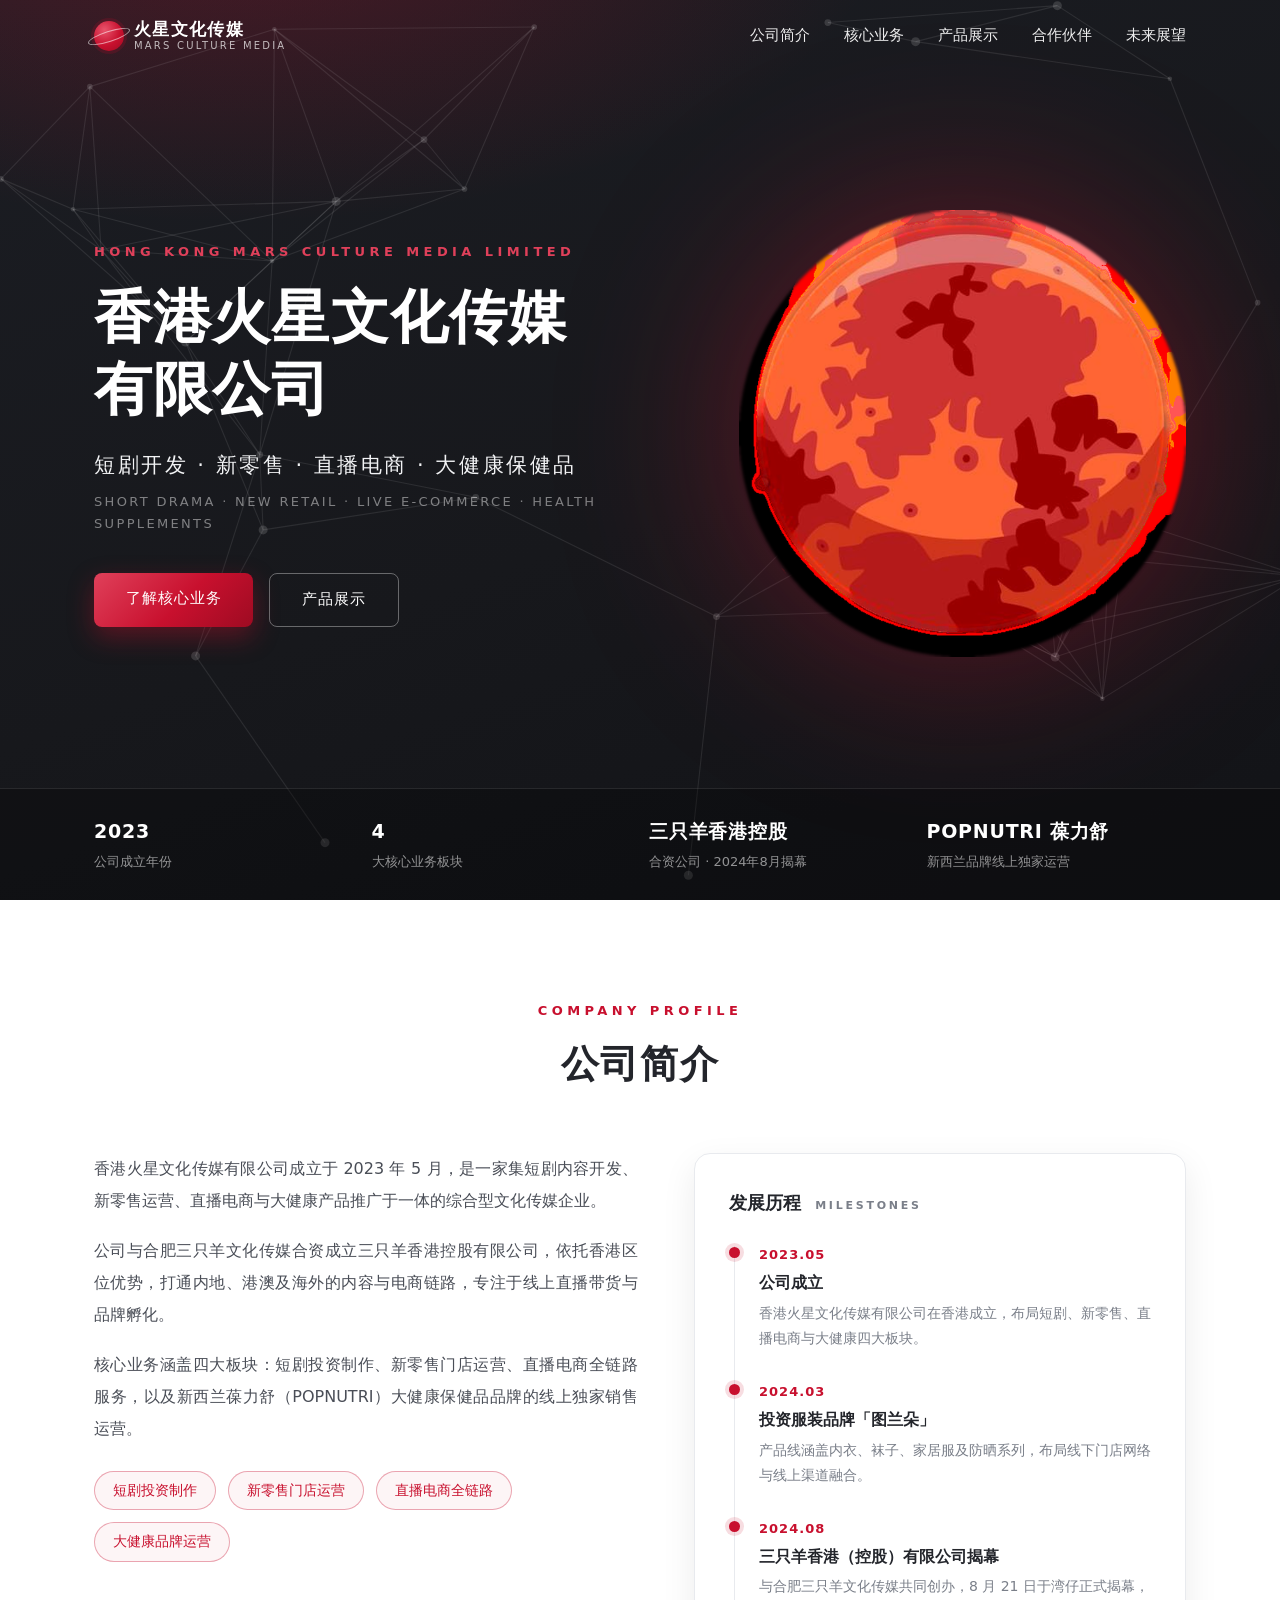
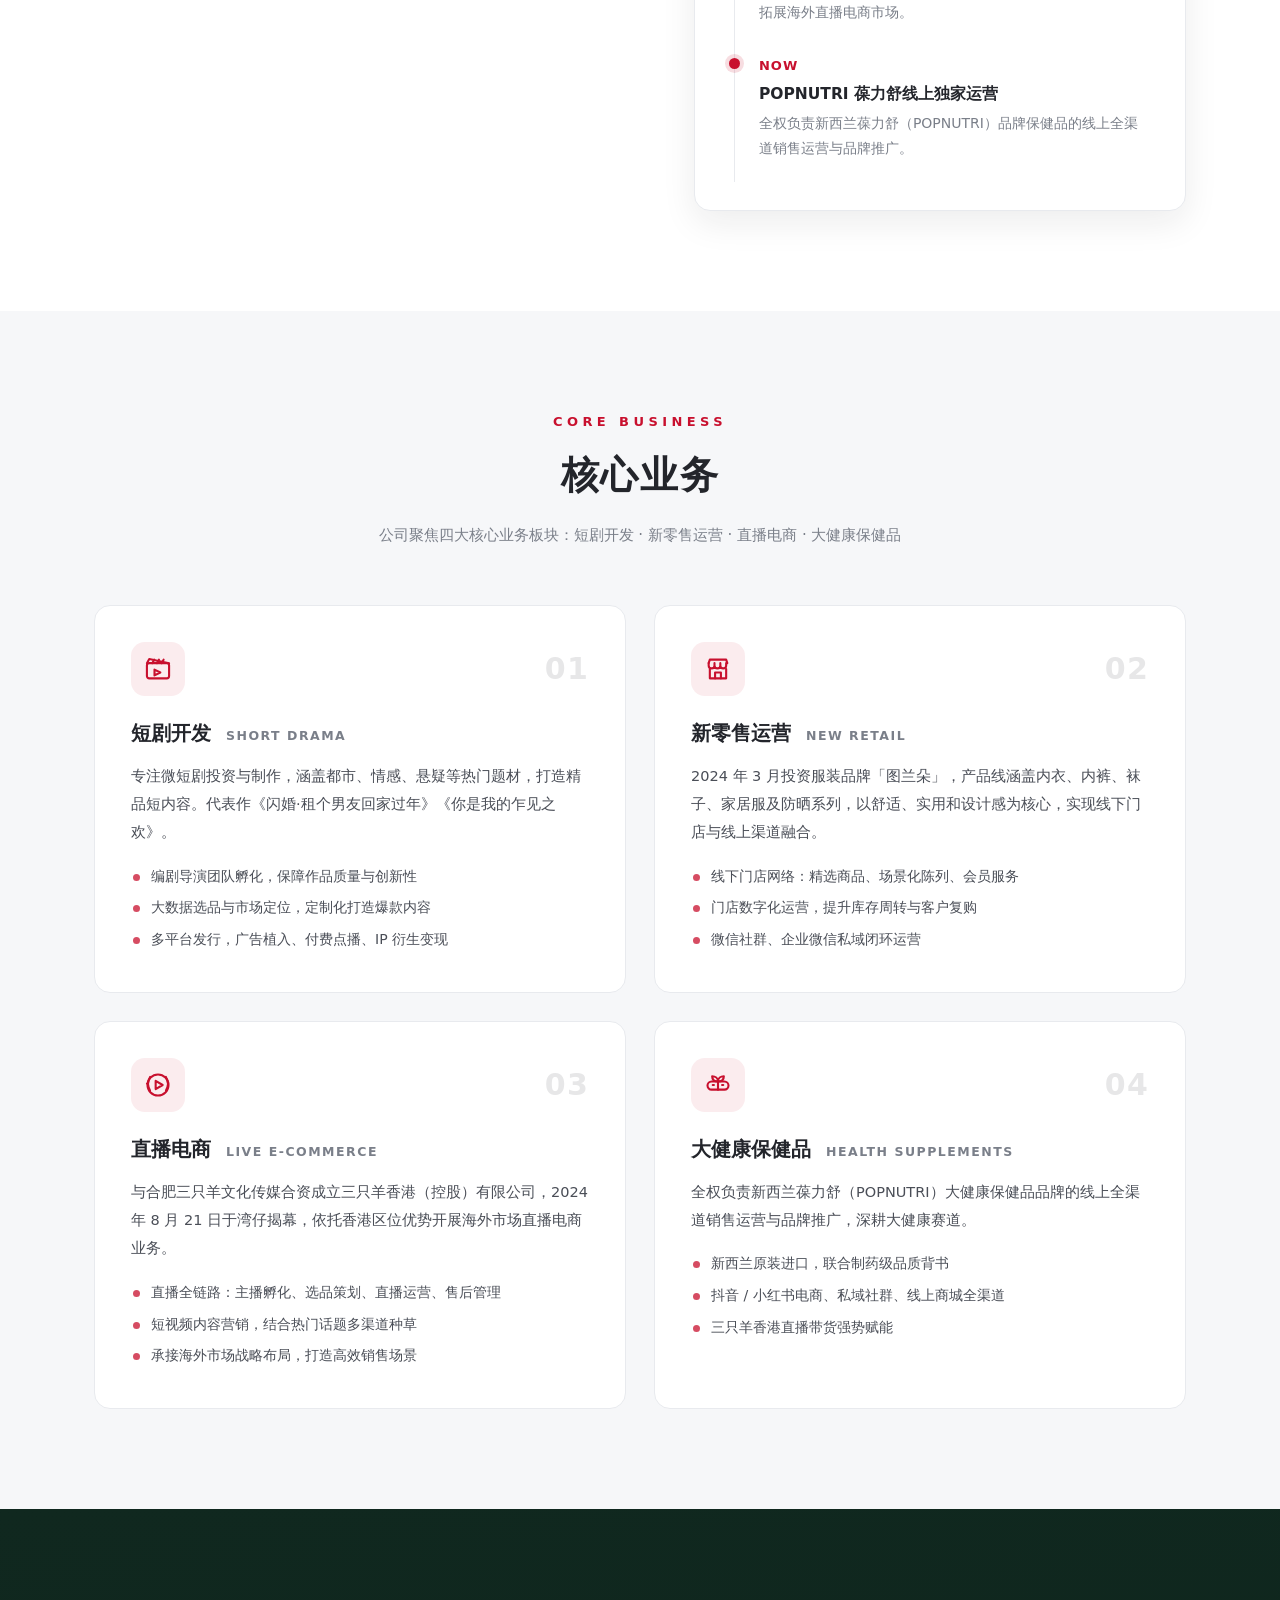
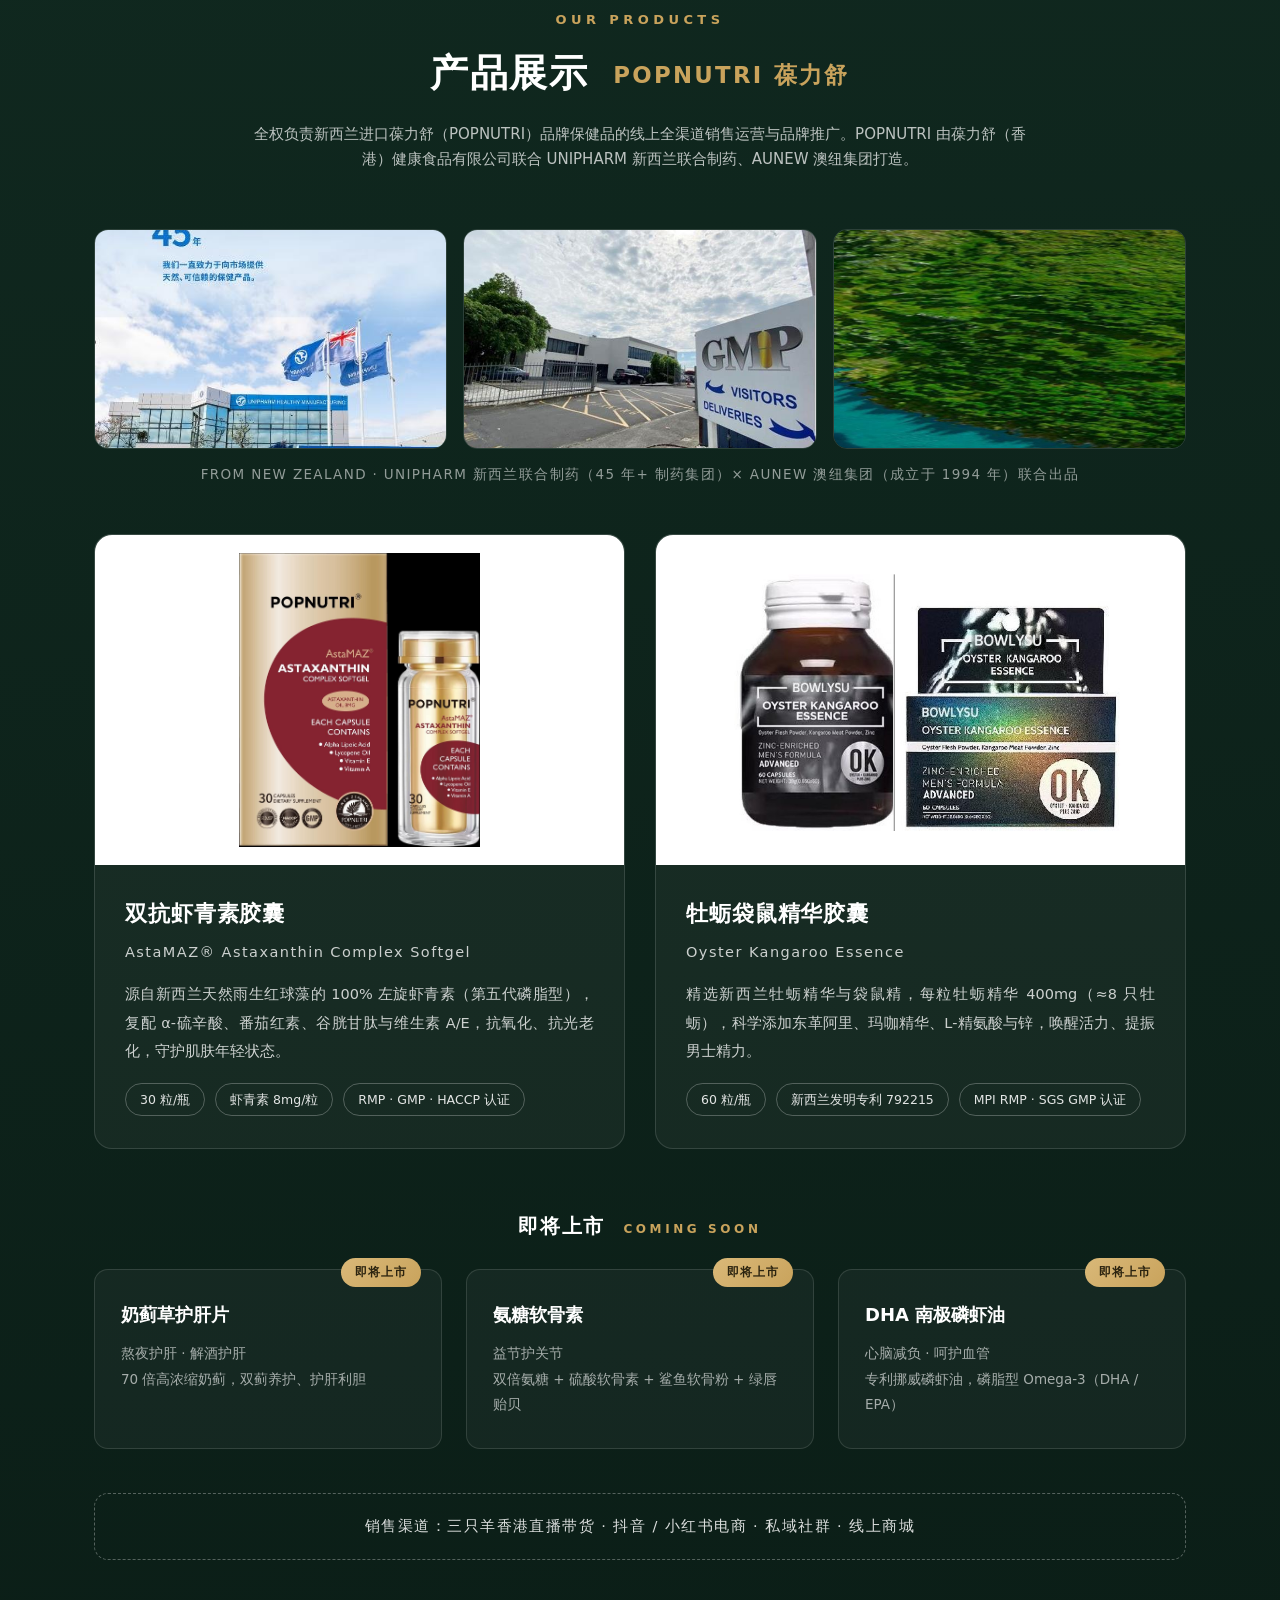
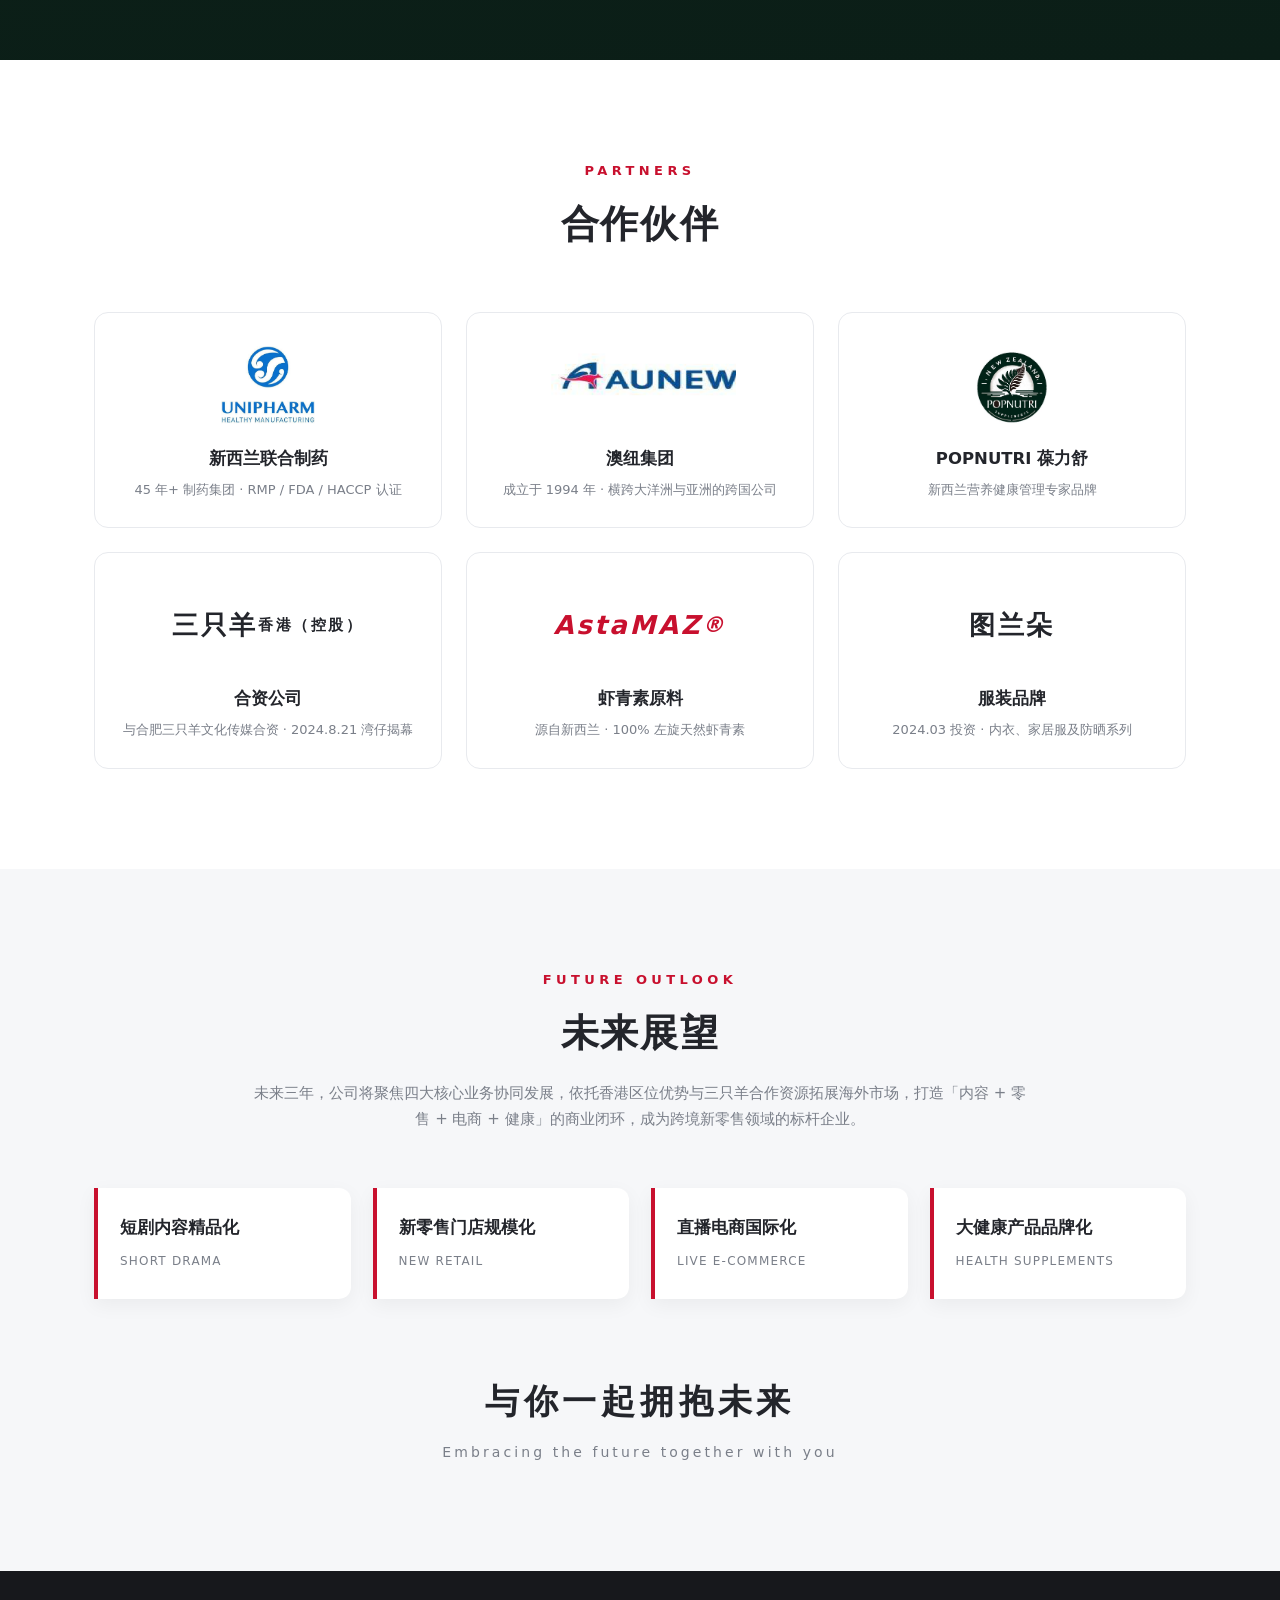
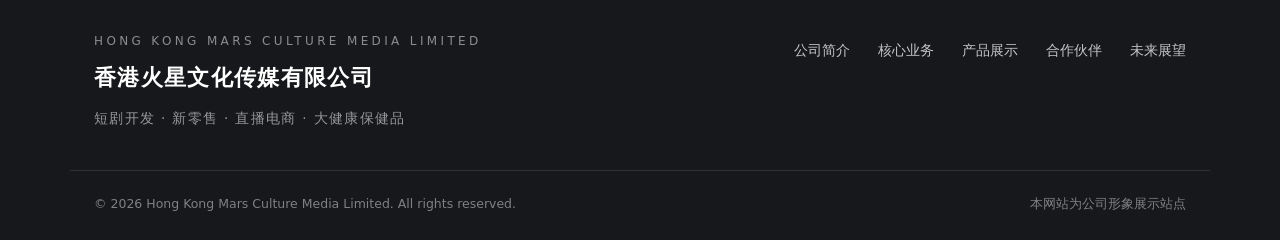
==== index.html @ 195ebfa6 "香港火星文化传媒官网初始版本（纯静态，含产品展示与响应式布局）" ====
<!DOCTYPE html>
<html lang="zh-CN">
<head>
<meta charset="UTF-8">
<meta name="viewport" content="width=device-width, initial-scale=1.0">
<title>香港火星文化传媒有限公司 — 短剧开发 · 新零售 · 直播电商 · 大健康保健品</title>
<meta name="description" content="香港火星文化传媒有限公司成立于2023年5月，是一家集短剧内容开发、新零售运营、直播电商与大健康产品推广于一体的综合型文化传媒企业，与合肥三只羊文化传媒合资成立三只羊香港控股有限公司。">
<meta name="keywords" content="香港火星文化传媒,短剧开发,新零售,直播电商,大健康保健品,POPNUTRI,葆力舒,三只羊香港">
<meta property="og:title" content="香港火星文化传媒有限公司">
<meta property="og:description" content="短剧开发 · 新零售 · 直播电商 · 大健康保健品 — Short Drama · New Retail · Live E-commerce · Health Supplements">
<meta property="og:type" content="website">
<meta name="theme-color" content="#17181c">
<link rel="icon" type="image/svg+xml" href="assets/favicon.svg">
<link rel="stylesheet" href="assets/css/style.css">
<script type="application/ld+json">
{"@context":"https://schema.org","@type":"Organization","name":"香港火星文化传媒有限公司","alternateName":"Hong Kong Mars Culture Media Limited","foundingDate":"2023-05","description":"集短剧内容开发、新零售运营、直播电商与大健康产品推广于一体的综合型文化传媒企业。"}
</script>
</head>
<body>

<header class="nav" id="nav">
  <div class="container nav-inner">
    <a class="brand" href="#home" aria-label="返回顶部">
      <span class="brand-mark" aria-hidden="true"></span>
      <span class="brand-text"><strong>火星文化传媒</strong><em>MARS CULTURE MEDIA</em></span>
    </a>
    <nav class="nav-links" id="navLinks" aria-label="主导航">
      <a href="#about">公司简介</a>
      <a href="#business">核心业务</a>
      <a href="#products">产品展示</a>
      <a href="#partners">合作伙伴</a>
      <a href="#future">未来展望</a>
    </nav>
    <button class="nav-toggle" id="navToggle" aria-label="打开菜单" aria-expanded="false">
      <span></span><span></span><span></span>
    </button>
  </div>
</header>

<main>

<!-- ======= Hero ======= -->
<section class="hero" id="home">
  <div class="hero-bg" aria-hidden="true"></div>
  <div class="container hero-inner">
    <div class="hero-copy reveal">
      <p class="eyebrow">HONG KONG MARS CULTURE MEDIA LIMITED</p>
      <h1>香港火星文化传媒<br>有限公司</h1>
      <p class="hero-tags">短剧开发 · 新零售 · 直播电商 · 大健康保健品</p>
      <p class="hero-en">Short Drama · New Retail · Live E-commerce · Health Supplements</p>
      <div class="hero-cta">
        <a class="btn btn-primary" href="#business">了解核心业务</a>
        <a class="btn btn-ghost" href="#products">产品展示</a>
      </div>
    </div>
    <div class="hero-art reveal delay-1" aria-hidden="true">
      <img src="assets/img/mars-planet.png" alt="" width="640" height="640">
    </div>
  </div>
  <div class="hero-stats">
    <div class="container hero-stats-inner">
      <div><strong>2023</strong><span>公司成立年份</span></div>
      <div><strong>4</strong><span>大核心业务板块</span></div>
      <div><strong>三只羊香港控股</strong><span>合资公司 · 2024年8月揭幕</span></div>
      <div><strong>POPNUTRI 葆力舒</strong><span>新西兰品牌线上独家运营</span></div>
    </div>
  </div>
</section>

<!-- ======= 公司简介 ======= -->
<section class="section" id="about">
  <div class="container">
    <div class="sec-head reveal">
      <p class="kicker">COMPANY PROFILE</p>
      <h2>公司简介</h2>
    </div>
    <div class="about-grid">
      <div class="about-copy reveal">
        <p>香港火星文化传媒有限公司成立于 2023 年 5 月，是一家集短剧内容开发、新零售运营、直播电商与大健康产品推广于一体的综合型文化传媒企业。</p>
        <p>公司与合肥三只羊文化传媒合资成立三只羊香港控股有限公司，依托香港区位优势，打通内地、港澳及海外的内容与电商链路，专注于线上直播带货与品牌孵化。</p>
        <p>核心业务涵盖四大板块：短剧投资制作、新零售门店运营、直播电商全链路服务，以及新西兰葆力舒（POPNUTRI）大健康保健品品牌的线上独家销售运营。</p>
        <div class="chips" aria-label="业务板块">
          <span>短剧投资制作</span><span>新零售门店运营</span><span>直播电商全链路</span><span>大健康品牌运营</span>
        </div>
      </div>
      <div class="timeline reveal delay-1" aria-label="发展历程">
        <h3>发展历程 <em>MILESTONES</em></h3>
        <ol>
          <li>
            <span class="t-date">2023.05</span>
            <div class="t-body"><strong>公司成立</strong><p>香港火星文化传媒有限公司在香港成立，布局短剧、新零售、直播电商与大健康四大板块。</p></div>
          </li>
          <li>
            <span class="t-date">2024.03</span>
            <div class="t-body"><strong>投资服装品牌「图兰朵」</strong><p>产品线涵盖内衣、袜子、家居服及防晒系列，布局线下门店网络与线上渠道融合。</p></div>
          </li>
          <li>
            <span class="t-date">2024.08</span>
            <div class="t-body"><strong>三只羊香港（控股）有限公司揭幕</strong><p>与合肥三只羊文化传媒共同创办，8 月 21 日于湾仔正式揭幕，拓展海外直播电商市场。</p></div>
          </li>
          <li>
            <span class="t-date">NOW</span>
            <div class="t-body"><strong>POPNUTRI 葆力舒线上独家运营</strong><p>全权负责新西兰葆力舒（POPNUTRI）品牌保健品的线上全渠道销售运营与品牌推广。</p></div>
          </li>
        </ol>
      </div>
    </div>
  </div>
</section>

<!-- ======= 核心业务 ======= -->
<section class="section alt" id="business">
  <div class="container">
    <div class="sec-head reveal">
      <p class="kicker">CORE BUSINESS</p>
      <h2>核心业务</h2>
      <p class="sub">公司聚焦四大核心业务板块：短剧开发 · 新零售运营 · 直播电商 · 大健康保健品</p>
    </div>
    <div class="biz-grid">
      <article class="biz-card reveal">
        <div class="biz-top">
          <span class="biz-icon" aria-hidden="true">
            <svg viewBox="0 0 24 24" fill="none" stroke="currentColor" stroke-width="1.8" stroke-linecap="round" stroke-linejoin="round"><rect x="2.5" y="7" width="19" height="13" rx="2"/><path d="M2.5 7l2-3.5 17 3.5"/><path d="M7 7l1.8-3M11 7l1.8-3M15 7l1.8-3"/><path d="M9 12.5l5 2.5-5 2.5z"/></svg>
          </span>
          <span class="biz-no">01</span>
        </div>
        <h3>短剧开发 <em>Short Drama</em></h3>
        <p>专注微短剧投资与制作，涵盖都市、情感、悬疑等热门题材，打造精品短内容。代表作《闪婚·租个男友回家过年》《你是我的乍见之欢》。</p>
        <ul>
          <li>编剧导演团队孵化，保障作品质量与创新性</li>
          <li>大数据选品与市场定位，定制化打造爆款内容</li>
          <li>多平台发行，广告植入、付费点播、IP 衍生变现</li>
        </ul>
      </article>
      <article class="biz-card reveal delay-1">
        <div class="biz-top">
          <span class="biz-icon" aria-hidden="true">
            <svg viewBox="0 0 24 24" fill="none" stroke="currentColor" stroke-width="1.8" stroke-linecap="round" stroke-linejoin="round"><path d="M4 7l1-3h14l1 3"/><path d="M4 7v2a2.5 2.5 0 0 0 5 0V7M9 7v2a2.5 2.5 0 0 0 5 0V7M14 7v2a2.5 2.5 0 0 0 5 0V7"/><path d="M5 12v8h14v-8"/><path d="M9.5 20v-5h5v5"/></svg>
          </span>
          <span class="biz-no">02</span>
        </div>
        <h3>新零售运营 <em>New Retail</em></h3>
        <p>2024 年 3 月投资服装品牌「图兰朵」，产品线涵盖内衣、内裤、袜子、家居服及防晒系列，以舒适、实用和设计感为核心，实现线下门店与线上渠道融合。</p>
        <ul>
          <li>线下门店网络：精选商品、场景化陈列、会员服务</li>
          <li>门店数字化运营，提升库存周转与客户复购</li>
          <li>微信社群、企业微信私域闭环运营</li>
        </ul>
      </article>
      <article class="biz-card reveal">
        <div class="biz-top">
          <span class="biz-icon" aria-hidden="true">
            <svg viewBox="0 0 24 24" fill="none" stroke="currentColor" stroke-width="1.8" stroke-linecap="round" stroke-linejoin="round"><circle cx="12" cy="12" r="9"/><path d="M10 8.5l6 3.5-6 3.5z"/><path d="M2.5 12c-1.5 0-1.5 0 0 0M19.5 5.5a13 13 0 0 1 0 13M4.5 5.5a13 13 0 0 0 0 13" transform="translate(1.2 0) scale(0.9)"/></svg>
          </span>
          <span class="biz-no">03</span>
        </div>
        <h3>直播电商 <em>Live E-commerce</em></h3>
        <p>与合肥三只羊文化传媒合资成立三只羊香港（控股）有限公司，2024 年 8 月 21 日于湾仔揭幕，依托香港区位优势开展海外市场直播电商业务。</p>
        <ul>
          <li>直播全链路：主播孵化、选品策划、直播运营、售后管理</li>
          <li>短视频内容营销，结合热门话题多渠道种草</li>
          <li>承接海外市场战略布局，打造高效销售场景</li>
        </ul>
      </article>
      <article class="biz-card reveal delay-1">
        <div class="biz-top">
          <span class="biz-icon" aria-hidden="true">
            <svg viewBox="0 0 24 24" fill="none" stroke="currentColor" stroke-width="1.8" stroke-linecap="round" stroke-linejoin="round"><rect x="3" y="9" width="18" height="7" rx="3.5"/><path d="M12 9v7"/><path d="M7.5 12h1M15.5 12h1"/><path d="M12 9c0-3 2.5-4.5 5-4.5 0 3-2 4.5-5 4.5zM12 9c0-3-2.5-4.5-5-4.5 0 3 2 4.5 5 4.5z"/></svg>
          </span>
          <span class="biz-no">04</span>
        </div>
        <h3>大健康保健品 <em>Health Supplements</em></h3>
        <p>全权负责新西兰葆力舒（POPNUTRI）大健康保健品品牌的线上全渠道销售运营与品牌推广，深耕大健康赛道。</p>
        <ul>
          <li>新西兰原装进口，联合制药级品质背书</li>
          <li>抖音 / 小红书电商、私域社群、线上商城全渠道</li>
          <li>三只羊香港直播带货强势赋能</li>
        </ul>
      </article>
    </div>
  </div>
</section>

<!-- ======= 产品展示 ======= -->
<section class="section products" id="products">
  <div class="container">
    <div class="sec-head reveal">
      <p class="kicker gold">OUR PRODUCTS</p>
      <h2>产品展示 <em>POPNUTRI 葆力舒</em></h2>
      <p class="sub light">全权负责新西兰进口葆力舒（POPNUTRI）品牌保健品的线上全渠道销售运营与品牌推广。POPNUTRI 由葆力舒（香港）健康食品有限公司联合 UNIPHARM 新西兰联合制药、AUNEW 澳纽集团打造。</p>
    </div>

    <div class="prod-story reveal">
      <div class="story-imgs">
        <img src="assets/img/unipharm-hq.jpg" alt="新西兰联合制药 UNIPHARM 总部" loading="lazy">
        <img src="assets/img/gmp-factory.jpg" alt="新西兰 GMP 生产基地" loading="lazy">
        <img src="assets/img/nz-coast.jpg" alt="新西兰天然海岸" loading="lazy">
      </div>
      <p class="story-cap">FROM NEW ZEALAND · UNIPHARM 新西兰联合制药（45 年+ 制药集团）× AUNEW 澳纽集团（成立于 1994 年）联合出品</p>
    </div>

    <div class="prod-grid">
      <article class="prod-card reveal">
        <div class="prod-img"><img src="assets/img/product-astaxanthin.jpg" alt="POPNUTRI 双抗虾青素胶囊" loading="lazy"></div>
        <div class="prod-body">
          <h3>双抗虾青素胶囊</h3>
          <p class="prod-en">AstaMAZ® Astaxanthin Complex Softgel</p>
          <p>源自新西兰天然雨生红球藻的 100% 左旋虾青素（第五代磷脂型），复配 α-硫辛酸、番茄红素、谷胱甘肽与维生素 A/E，抗氧化、抗光老化，守护肌肤年轻状态。</p>
          <div class="tags"><span>30 粒/瓶</span><span>虾青素 8mg/粒</span><span>RMP · GMP · HACCP 认证</span></div>
        </div>
      </article>
      <article class="prod-card reveal delay-1">
        <div class="prod-img"><img src="assets/img/product-oyster.jpg" alt="POPNUTRI 牡蛎袋鼠精华胶囊" loading="lazy"></div>
        <div class="prod-body">
          <h3>牡蛎袋鼠精华胶囊</h3>
          <p class="prod-en">Oyster Kangaroo Essence</p>
          <p>精选新西兰牡蛎精华与袋鼠精，每粒牡蛎精华 400mg（≈8 只牡蛎），科学添加东革阿里、玛咖精华、L-精氨酸与锌，唤醒活力、提振男士精力。</p>
          <div class="tags"><span>60 粒/瓶</span><span>新西兰发明专利 792215</span><span>MPI RMP · SGS GMP 认证</span></div>
        </div>
      </article>
    </div>

    <h3 class="coming-title reveal">即将上市 <em>COMING SOON</em></h3>
    <div class="coming-grid">
      <article class="coming-card reveal">
        <span class="badge">即将上市</span>
        <h4>奶蓟草护肝片</h4>
        <p>熬夜护肝 · 解酒护肝<br>70 倍高浓缩奶蓟，双蓟养护、护肝利胆</p>
      </article>
      <article class="coming-card reveal delay-1">
        <span class="badge">即将上市</span>
        <h4>氨糖软骨素</h4>
        <p>益节护关节<br>双倍氨糖 + 硫酸软骨素 + 鲨鱼软骨粉 + 绿唇贻贝</p>
      </article>
      <article class="coming-card reveal delay-2">
        <span class="badge">即将上市</span>
        <h4>DHA 南极磷虾油</h4>
        <p>心脑减负 · 呵护血管<br>专利挪威磷虾油，磷脂型 Omega-3（DHA / EPA）</p>
      </article>
    </div>

    <p class="channel reveal">销售渠道：三只羊香港直播带货 · 抖音 / 小红书电商 · 私域社群 · 线上商城</p>
  </div>
</section>

<!-- ======= 合作伙伴 ======= -->
<section class="section" id="partners">
  <div class="container">
    <div class="sec-head reveal">
      <p class="kicker">PARTNERS</p>
      <h2>合作伙伴</h2>
    </div>
    <div class="partner-grid">
      <article class="partner-card reveal">
        <div class="p-logo"><img src="assets/img/logo-unipharm.png" alt="UNIPHARM" loading="lazy"></div>
        <h3>新西兰联合制药</h3>
        <p>45 年+ 制药集团 · RMP / FDA / HACCP 认证</p>
      </article>
      <article class="partner-card reveal delay-1">
        <div class="p-logo"><img src="assets/img/logo-aunew.png" alt="AUNEW" loading="lazy"></div>
        <h3>澳纽集团</h3>
        <p>成立于 1994 年 · 横跨大洋洲与亚洲的跨国公司</p>
      </article>
      <article class="partner-card reveal delay-2">
        <div class="p-logo"><img src="assets/img/logo-popnutri.png" alt="POPNUTRI" loading="lazy"></div>
        <h3>POPNUTRI 葆力舒</h3>
        <p>新西兰营养健康管理专家品牌</p>
      </article>
      <article class="partner-card reveal">
        <div class="p-logo p-word">三只羊<span>香港（控股）</span></div>
        <h3>合资公司</h3>
        <p>与合肥三只羊文化传媒合资 · 2024.8.21 湾仔揭幕</p>
      </article>
      <article class="partner-card reveal delay-1">
        <div class="p-logo p-word red">AstaMAZ<sup>®</sup></div>
        <h3>虾青素原料</h3>
        <p>源自新西兰 · 100% 左旋天然虾青素</p>
      </article>
      <article class="partner-card reveal delay-2">
        <div class="p-logo p-word">图兰朵</div>
        <h3>服装品牌</h3>
        <p>2024.03 投资 · 内衣、家居服及防晒系列</p>
      </article>
    </div>
  </div>
</section>

<!-- ======= 未来展望 ======= -->
<section class="section alt" id="future">
  <div class="container">
    <div class="sec-head reveal">
      <p class="kicker">FUTURE OUTLOOK</p>
      <h2>未来展望</h2>
      <p class="sub">未来三年，公司将聚焦四大核心业务协同发展，依托香港区位优势与三只羊合作资源拓展海外市场，打造「内容 + 零售 + 电商 + 健康」的商业闭环，成为跨境新零售领域的标杆企业。</p>
    </div>
    <div class="pillar-grid">
      <div class="pillar reveal"><strong>短剧内容精品化</strong><span>Short Drama</span></div>
      <div class="pillar reveal delay-1"><strong>新零售门店规模化</strong><span>New Retail</span></div>
      <div class="pillar reveal delay-2"><strong>直播电商国际化</strong><span>Live E-commerce</span></div>
      <div class="pillar reveal delay-3"><strong>大健康产品品牌化</strong><span>Health Supplements</span></div>
    </div>
    <div class="quote reveal">
      <p class="q-cn">与你一起拥抱未来</p>
      <p class="q-en">Embracing the future together with you</p>
    </div>
  </div>
</section>

</main>

<footer class="footer">
  <div class="container footer-inner">
    <div class="f-brand">
      <p class="f-en">HONG KONG MARS CULTURE MEDIA LIMITED</p>
      <p class="f-cn">香港火星文化传媒有限公司</p>
      <p class="f-tags">短剧开发 · 新零售 · 直播电商 · 大健康保健品</p>
    </div>
    <nav class="f-nav" aria-label="页脚导航">
      <a href="#about">公司简介</a>
      <a href="#business">核心业务</a>
      <a href="#products">产品展示</a>
      <a href="#partners">合作伙伴</a>
      <a href="#future">未来展望</a>
    </nav>
  </div>
  <div class="container f-bottom">
    <p>© 2026 Hong Kong Mars Culture Media Limited. All rights reserved.</p>
    <p>本网站为公司形象展示站点</p>
  </div>
</footer>

<button id="toTop" aria-label="返回顶部">↑</button>
<script src="assets/js/main.js"></script>
</body>
</html>
---- assets/css/style.css ----
/* ============================================================
   香港火星文化传媒有限公司官网 · style.css
   纯静态 · 无外部依赖
   ============================================================ */
:root {
  --red: #c8102e;
  --red-deep: #9e0b22;
  --red-soft: #e0405a;
  --dark: #17181c;
  --dark-2: #1f2127;
  --green: #10281f;
  --green-2: #0b1e17;
  --gold: #c9a35c;
  --ink: #23252b;
  --body: #4a4e57;
  --muted: #7a7f89;
  --line: #e8eaee;
  --bg-alt: #f6f7f9;
  --radius: 16px;
  --shadow: 0 12px 34px rgba(23, 24, 28, .08);
  --font: "Noto Sans SC", "PingFang SC", "Hiragino Sans GB", "Microsoft YaHei", system-ui, -apple-system, "Segoe UI", sans-serif;
}

* { margin: 0; padding: 0; box-sizing: border-box; }
html { scroll-behavior: smooth; -webkit-text-size-adjust: 100%; }
body { font-family: var(--font); color: var(--ink); line-height: 1.7; background: #fff; }
img { display: block; max-width: 100%; }
a { color: inherit; text-decoration: none; }
ul, ol { list-style: none; }
section[id] { scroll-margin-top: 84px; }

.container { max-width: 1140px; margin: 0 auto; padding: 0 24px; }

/* ---------------- 导航 ---------------- */
.nav {
  position: fixed; inset: 0 0 auto 0; z-index: 100;
  height: 72px; display: flex; align-items: center;
  color: #fff; transition: background .3s ease, box-shadow .3s ease, color .3s ease;
}
.nav.scrolled { background: rgba(255, 255, 255, .96); backdrop-filter: blur(10px); color: var(--ink); box-shadow: 0 2px 18px rgba(23, 24, 28, .08); }
.nav-inner { display: flex; align-items: center; justify-content: space-between; width: 100%; }
.brand { display: flex; align-items: center; gap: 10px; }
.brand-mark {
  width: 30px; height: 30px; border-radius: 50%; flex: none;
  background: radial-gradient(circle at 35% 30%, #e8546c, var(--red) 55%, var(--red-deep));
  position: relative; box-shadow: 0 0 0 3px rgba(200, 16, 46, .18);
}
.brand-mark::after {
  content: ""; position: absolute; left: -7px; right: -7px; top: 50%;
  height: 9px; margin-top: -4.5px; border-radius: 50%;
  border: 1.5px solid currentColor; opacity: .55; transform: rotate(-18deg);
}
.brand-text { line-height: 1.15; }
.brand-text strong { display: block; font-size: 17px; letter-spacing: .08em; }
.brand-text em { display: block; font-style: normal; font-size: 10px; letter-spacing: .22em; opacity: .7; }
.nav-links { display: flex; gap: 34px; }
.nav-links a { font-size: 15px; position: relative; padding: 6px 0; opacity: .92; }
.nav-links a::after {
  content: ""; position: absolute; left: 0; bottom: 0; width: 100%; height: 2px;
  background: var(--red); border-radius: 2px; transform: scaleX(0); transform-origin: left; transition: transform .25s ease;
}
.nav-links a:hover::after, .nav-links a.active::after { transform: scaleX(1); }
.nav-links a.active { color: var(--red); opacity: 1; }
.nav-toggle { display: none; background: none; border: 0; cursor: pointer; width: 40px; height: 40px; position: relative; }
.nav-toggle span { display: block; width: 22px; height: 2px; background: currentColor; margin: 5px auto; border-radius: 2px; transition: transform .25s ease, opacity .25s ease; }
.nav-toggle.active span:nth-child(1) { transform: translateY(7px) rotate(45deg); }
.nav-toggle.active span:nth-child(2) { opacity: 0; }
.nav-toggle.active span:nth-child(3) { transform: translateY(-7px) rotate(-45deg); }

/* ---------------- Hero ---------------- */
.hero { position: relative; background: var(--dark); color: #fff; overflow: hidden; display: flex; flex-direction: column; min-height: 100vh; min-height: 100svh; }
.hero-bg {
  position: absolute; inset: 0;
  background: url("../img/network.svg") center/cover no-repeat, radial-gradient(1100px 520px at 18% -10%, rgba(200, 16, 46, .28), transparent 60%), linear-gradient(160deg, #1b1d23 0%, var(--dark) 55%, #121317 100%);
}
.hero-inner { position: relative; flex: 1; display: grid; grid-template-columns: 1.15fr .85fr; align-items: center; gap: 40px; padding-top: 120px; padding-bottom: 40px; }
.eyebrow { color: var(--red-soft); font-size: 13px; letter-spacing: .34em; margin-bottom: 18px; font-weight: 600; }
.hero h1 { font-size: clamp(34px, 4.6vw, 58px); line-height: 1.25; letter-spacing: .02em; font-weight: 800; }
.hero-tags { margin-top: 22px; font-size: clamp(17px, 2vw, 21px); letter-spacing: .12em; color: #f2f3f5; }
.hero-en { margin-top: 8px; font-size: 13px; letter-spacing: .18em; color: rgba(255, 255, 255, .45); text-transform: uppercase; }
.hero-cta { margin-top: 38px; display: flex; gap: 16px; flex-wrap: wrap; }
.btn { display: inline-block; padding: 13px 32px; border-radius: 8px; font-size: 15px; letter-spacing: .06em; transition: transform .2s ease, box-shadow .2s ease, background .2s ease; }
.btn-primary { background: linear-gradient(135deg, var(--red-soft), var(--red) 55%, var(--red-deep)); color: #fff; box-shadow: 0 10px 26px rgba(200, 16, 46, .38); }
.btn-primary:hover { transform: translateY(-2px); box-shadow: 0 14px 30px rgba(200, 16, 46, .46); }
.btn-ghost { border: 1px solid rgba(255, 255, 255, .35); color: #fff; }
.btn-ghost:hover { background: rgba(255, 255, 255, .1); transform: translateY(-2px); }
.hero-art { display: flex; justify-content: center; }
.hero-art img { width: min(44vw, 500px); height: auto; filter: drop-shadow(0 0 90px rgba(200, 16, 46, .42)); animation: float 9s ease-in-out infinite; }
@keyframes float { 0%, 100% { transform: translateY(0); } 50% { transform: translateY(-16px); } }
.hero-stats { position: relative; border-top: 1px solid rgba(255, 255, 255, .1); background: rgba(0, 0, 0, .28); }
.hero-stats-inner { display: grid; grid-template-columns: repeat(4, 1fr); gap: 18px; padding: 26px 24px; }
.hero-stats strong { display: block; font-size: 19px; letter-spacing: .04em; }
.hero-stats span { font-size: 13px; color: rgba(255, 255, 255, .55); }

/* ---------------- 通用 Section ---------------- */
.section { padding: 100px 0; }
.section.alt { background: var(--bg-alt); }
.sec-head { text-align: center; max-width: 780px; margin: 0 auto 56px; }
.kicker { color: var(--red); font-size: 13px; letter-spacing: .34em; font-weight: 700; margin-bottom: 10px; }
.kicker.gold { color: var(--gold); }
.sec-head h2 { font-size: clamp(26px, 3.4vw, 38px); font-weight: 800; letter-spacing: .04em; }
.sec-head h2 em { font-style: normal; color: var(--gold); font-size: .6em; margin-left: 10px; letter-spacing: .1em; vertical-align: middle; }
.sec-head .sub { margin-top: 16px; color: var(--muted); font-size: 15px; }
.sec-head .sub.light { color: rgba(255, 255, 255, .72); }

/* ---------------- 公司简介 ---------------- */
.about-grid { display: grid; grid-template-columns: 1.05fr .95fr; gap: 56px; align-items: start; }
.about-copy p { color: var(--body); font-size: 16px; line-height: 2; margin-bottom: 18px; text-align: justify; }
.chips { display: flex; flex-wrap: wrap; gap: 12px; margin-top: 26px; }
.chips span { border: 1px solid rgba(200, 16, 46, .35); color: var(--red); border-radius: 999px; padding: 7px 18px; font-size: 14px; background: rgba(200, 16, 46, .04); }
.timeline { background: #fff; border: 1px solid var(--line); border-radius: var(--radius); padding: 34px 34px 22px; box-shadow: var(--shadow); }
.timeline h3 { font-size: 18px; margin-bottom: 22px; }
.timeline h3 em { font-style: normal; font-size: 11px; letter-spacing: .25em; color: var(--muted); margin-left: 8px; }
.timeline ol { position: relative; }
.timeline ol::before { content: ""; position: absolute; left: 5px; top: 6px; bottom: 6px; width: 1px; background: var(--line); }
.timeline li { position: relative; padding: 0 0 26px 30px; }
.timeline li::before { content: ""; position: absolute; left: 0; top: 7px; width: 11px; height: 11px; border-radius: 50%; background: var(--red); box-shadow: 0 0 0 4px rgba(200, 16, 46, .14); }
.t-date { display: inline-block; font-size: 13px; font-weight: 700; color: var(--red); letter-spacing: .08em; margin-bottom: 4px; }
.t-body strong { font-size: 15.5px; display: block; }
.t-body p { font-size: 14px; color: var(--muted); margin-top: 4px; line-height: 1.8; }

/* ---------------- 核心业务 ---------------- */
.biz-grid { display: grid; grid-template-columns: 1fr 1fr; gap: 28px; }
.biz-card { background: #fff; border: 1px solid var(--line); border-radius: var(--radius); padding: 36px; transition: transform .25s ease, box-shadow .25s ease; }
.biz-card:hover { transform: translateY(-6px); box-shadow: var(--shadow); }
.biz-top { display: flex; justify-content: space-between; align-items: center; margin-bottom: 20px; }
.biz-icon { width: 54px; height: 54px; border-radius: 14px; display: flex; align-items: center; justify-content: center; background: rgba(200, 16, 46, .08); color: var(--red); }
.biz-icon svg { width: 28px; height: 28px; }
.biz-no { font-size: 30px; font-weight: 800; color: rgba(23, 24, 28, .1); letter-spacing: .04em; }
.biz-card h3 { font-size: 20px; margin-bottom: 12px; }
.biz-card h3 em { font-style: normal; font-size: 12.5px; color: var(--muted); letter-spacing: .12em; margin-left: 8px; text-transform: uppercase; }
.biz-card p { color: var(--body); font-size: 14.5px; line-height: 1.95; }
.biz-card ul { margin-top: 14px; }
.biz-card li { position: relative; padding: 4px 0 4px 20px; font-size: 14px; color: var(--body); }
.biz-card li::before { content: ""; position: absolute; left: 2px; top: 13px; width: 7px; height: 7px; border-radius: 50%; background: var(--red); opacity: .75; }

/* ---------------- 产品展示 ---------------- */
.products { background: linear-gradient(175deg, var(--green) 0%, var(--green-2) 100%); color: #fff; }
.products .kicker.gold { color: var(--gold); }
.prod-story { margin-bottom: 48px; }
.story-imgs { display: grid; grid-template-columns: repeat(3, 1fr); gap: 16px; }
.story-imgs img { width: 100%; height: 220px; object-fit: cover; border-radius: 14px; border: 1px solid rgba(255, 255, 255, .12); }
.story-cap { margin-top: 14px; text-align: center; font-size: 13.5px; letter-spacing: .1em; color: rgba(255, 255, 255, .55); }
.prod-grid { display: grid; grid-template-columns: 1fr 1fr; gap: 30px; }
.prod-card { background: rgba(255, 255, 255, .045); border: 1px solid rgba(255, 255, 255, .13); border-radius: 18px; overflow: hidden; transition: transform .25s ease, border-color .25s ease; }
.prod-card:hover { transform: translateY(-6px); border-color: rgba(201, 163, 92, .55); }
.prod-img { background: #fff; padding: 18px; display: flex; align-items: center; justify-content: center; height: 330px; }
.prod-img img { max-height: 100%; max-width: 100%; object-fit: contain; }
.prod-body { padding: 30px 30px 32px; }
.prod-body h3 { font-size: 22px; letter-spacing: .04em; }
.prod-en { color: var(--gold); font-size: 13px; letter-spacing: .1em; margin: 6px 0 14px; }
.prod-body > p { color: rgba(255, 255, 255, .78); font-size: 14.5px; line-height: 1.95; text-align: justify; }
.tags { display: flex; flex-wrap: wrap; gap: 10px; margin-top: 18px; }
.tags span { border: 1px solid rgba(255, 255, 255, .26); border-radius: 999px; padding: 5px 14px; font-size: 12.5px; color: rgba(255, 255, 255, .88); }
.coming-title { text-align: center; margin: 60px 0 26px; font-size: 20px; letter-spacing: .08em; }
.coming-title em { font-style: normal; font-size: 12px; color: var(--gold); letter-spacing: .3em; margin-left: 10px; }
.coming-grid { display: grid; grid-template-columns: repeat(3, 1fr); gap: 24px; }
.coming-card { position: relative; background: rgba(255, 255, 255, .04); border: 1px solid rgba(255, 255, 255, .12); border-radius: 14px; padding: 30px 26px; }
.coming-card h4 { font-size: 18px; margin-bottom: 10px; }
.coming-card p { font-size: 13.5px; color: rgba(255, 255, 255, .62); line-height: 1.9; }
.badge { position: absolute; top: -12px; right: 20px; background: linear-gradient(135deg, #d9b878, var(--gold)); color: #2c2410; font-size: 12px; font-weight: 700; padding: 4px 14px; border-radius: 999px; letter-spacing: .08em; }
.channel { margin-top: 44px; text-align: center; border: 1px dashed rgba(255, 255, 255, .3); border-radius: 14px; padding: 20px 24px; font-size: 14.5px; letter-spacing: .1em; color: rgba(255, 255, 255, .85); }

/* ---------------- 合作伙伴 ---------------- */
.partner-grid { display: grid; grid-template-columns: repeat(3, 1fr); gap: 24px; }
.partner-card { background: #fff; border: 1px solid var(--line); border-radius: 14px; padding: 30px 22px 26px; text-align: center; transition: transform .25s ease, box-shadow .25s ease; }
.partner-card:hover { transform: translateY(-5px); box-shadow: var(--shadow); }
.p-logo { height: 84px; display: flex; align-items: center; justify-content: center; margin-bottom: 18px; }
.p-logo img { max-height: 78px; max-width: 72%; object-fit: contain; }
.p-word { font-size: 26px; font-weight: 800; color: var(--ink); letter-spacing: .1em; }
.p-word span { font-size: 15px; font-weight: 600; }
.p-word.red { color: var(--red); font-style: italic; }
.partner-card h3 { font-size: 16.5px; margin-bottom: 6px; }
.partner-card p { font-size: 13px; color: var(--muted); }

/* ---------------- 未来展望 ---------------- */
.pillar-grid { display: grid; grid-template-columns: repeat(4, 1fr); gap: 22px; margin-bottom: 64px; }
.pillar { background: #fff; border-left: 4px solid var(--red); border-radius: 0 12px 12px 0; padding: 26px 22px; box-shadow: 0 6px 20px rgba(23, 24, 28, .05); }
.pillar strong { display: block; font-size: 16.5px; margin-bottom: 4px; }
.pillar span { font-size: 12px; color: var(--muted); letter-spacing: .1em; text-transform: uppercase; }
.quote { text-align: center; padding: 10px 0 6px; }
.q-cn { font-size: clamp(24px, 3.2vw, 34px); font-weight: 800; letter-spacing: .14em; color: var(--ink); }
.q-en { margin-top: 10px; font-size: 14px; color: var(--muted); letter-spacing: .22em; }

/* ---------------- 页脚 ---------------- */
.footer { background: var(--dark); color: #fff; padding: 60px 0 0; }
.footer-inner { display: flex; justify-content: space-between; align-items: flex-start; gap: 30px; padding-bottom: 40px; flex-wrap: wrap; }
.f-en { font-size: 12px; letter-spacing: .28em; color: rgba(255, 255, 255, .5); }
.f-cn { font-size: 22px; font-weight: 700; margin: 8px 0 10px; letter-spacing: .06em; }
.f-tags { font-size: 13.5px; color: rgba(255, 255, 255, .55); letter-spacing: .1em; }
.f-nav { display: flex; gap: 28px; flex-wrap: wrap; padding-top: 8px; }
.f-nav a { font-size: 14px; color: rgba(255, 255, 255, .75); }
.f-nav a:hover { color: var(--red-soft); }
.f-bottom { display: flex; justify-content: space-between; gap: 12px; flex-wrap: wrap; border-top: 1px solid rgba(255, 255, 255, .1); padding-top: 22px; padding-bottom: 26px; font-size: 12.5px; color: rgba(255, 255, 255, .45); }

/* ---------------- 返回顶部 ---------------- */
#toTop {
  position: fixed; right: 26px; bottom: 26px; z-index: 90;
  width: 44px; height: 44px; border-radius: 50%; border: 0; cursor: pointer;
  background: var(--red); color: #fff; font-size: 18px;
  box-shadow: 0 8px 22px rgba(200, 16, 46, .4);
  opacity: 0; visibility: hidden; transform: translateY(12px);
  transition: opacity .3s ease, transform .3s ease, visibility .3s;
}
#toTop.show { opacity: 1; visibility: visible; transform: none; }

/* ---------------- 进场动画 ---------------- */
.reveal { opacity: 0; transform: translateY(28px); transition: opacity .7s ease, transform .7s ease; }
.reveal.in { opacity: 1; transform: none; }
.delay-1 { transition-delay: .12s; }
.delay-2 { transition-delay: .24s; }
.delay-3 { transition-delay: .36s; }
@media (prefers-reduced-motion: reduce) {
  html { scroll-behavior: auto; }
  .reveal { opacity: 1; transform: none; transition: none; }
  .hero-art img { animation: none; }
}

/* ---------------- 响应式 ---------------- */
@media (max-width: 1024px) {
  .hero-inner { grid-template-columns: 1fr; text-align: center; padding-top: 130px; }
  .hero-cta { justify-content: center; }
  .hero-art { display: none; }
  .about-grid { grid-template-columns: 1fr; gap: 40px; }
  .biz-grid { grid-template-columns: 1fr; }
  .prod-grid { grid-template-columns: 1fr; }
  .partner-grid { grid-template-columns: 1fr 1fr; }
  .pillar-grid { grid-template-columns: 1fr 1fr; }
}
@media (max-width: 880px) {
  .nav-links {
    position: absolute; top: 72px; left: 0; right: 0;
    flex-direction: column; gap: 0;
    background: rgba(23, 24, 28, .98); padding: 8px 0 14px;
    display: none; box-shadow: 0 16px 30px rgba(0, 0, 0, .25);
  }
  .nav.scrolled .nav-links { background: rgba(255, 255, 255, .98); box-shadow: 0 16px 30px rgba(23, 24, 28, .12); }
  .nav-links.open { display: flex; }
  .nav-links a { padding: 13px 28px; }
  .nav-links a::after { display: none; }
  .nav-toggle { display: block; }
  .section { padding: 72px 0; }
  .story-imgs { grid-template-columns: 1fr; }
  .story-imgs img { height: 180px; }
  .coming-grid { grid-template-columns: 1fr; gap: 30px; }
}
@media (max-width: 560px) {
  .hero-stats-inner { grid-template-columns: 1fr 1fr; gap: 14px; }
  .partner-grid { grid-template-columns: 1fr; }
  .pillar-grid { grid-template-columns: 1fr; }
  .hero-stats strong { font-size: 16px; }
  .btn { width: 100%; text-align: center; }
  .timeline { padding: 26px 20px 12px; }
  .prod-body { padding: 24px 22px 26px; }
  .f-bottom { flex-direction: column; align-items: center; text-align: center; }
}
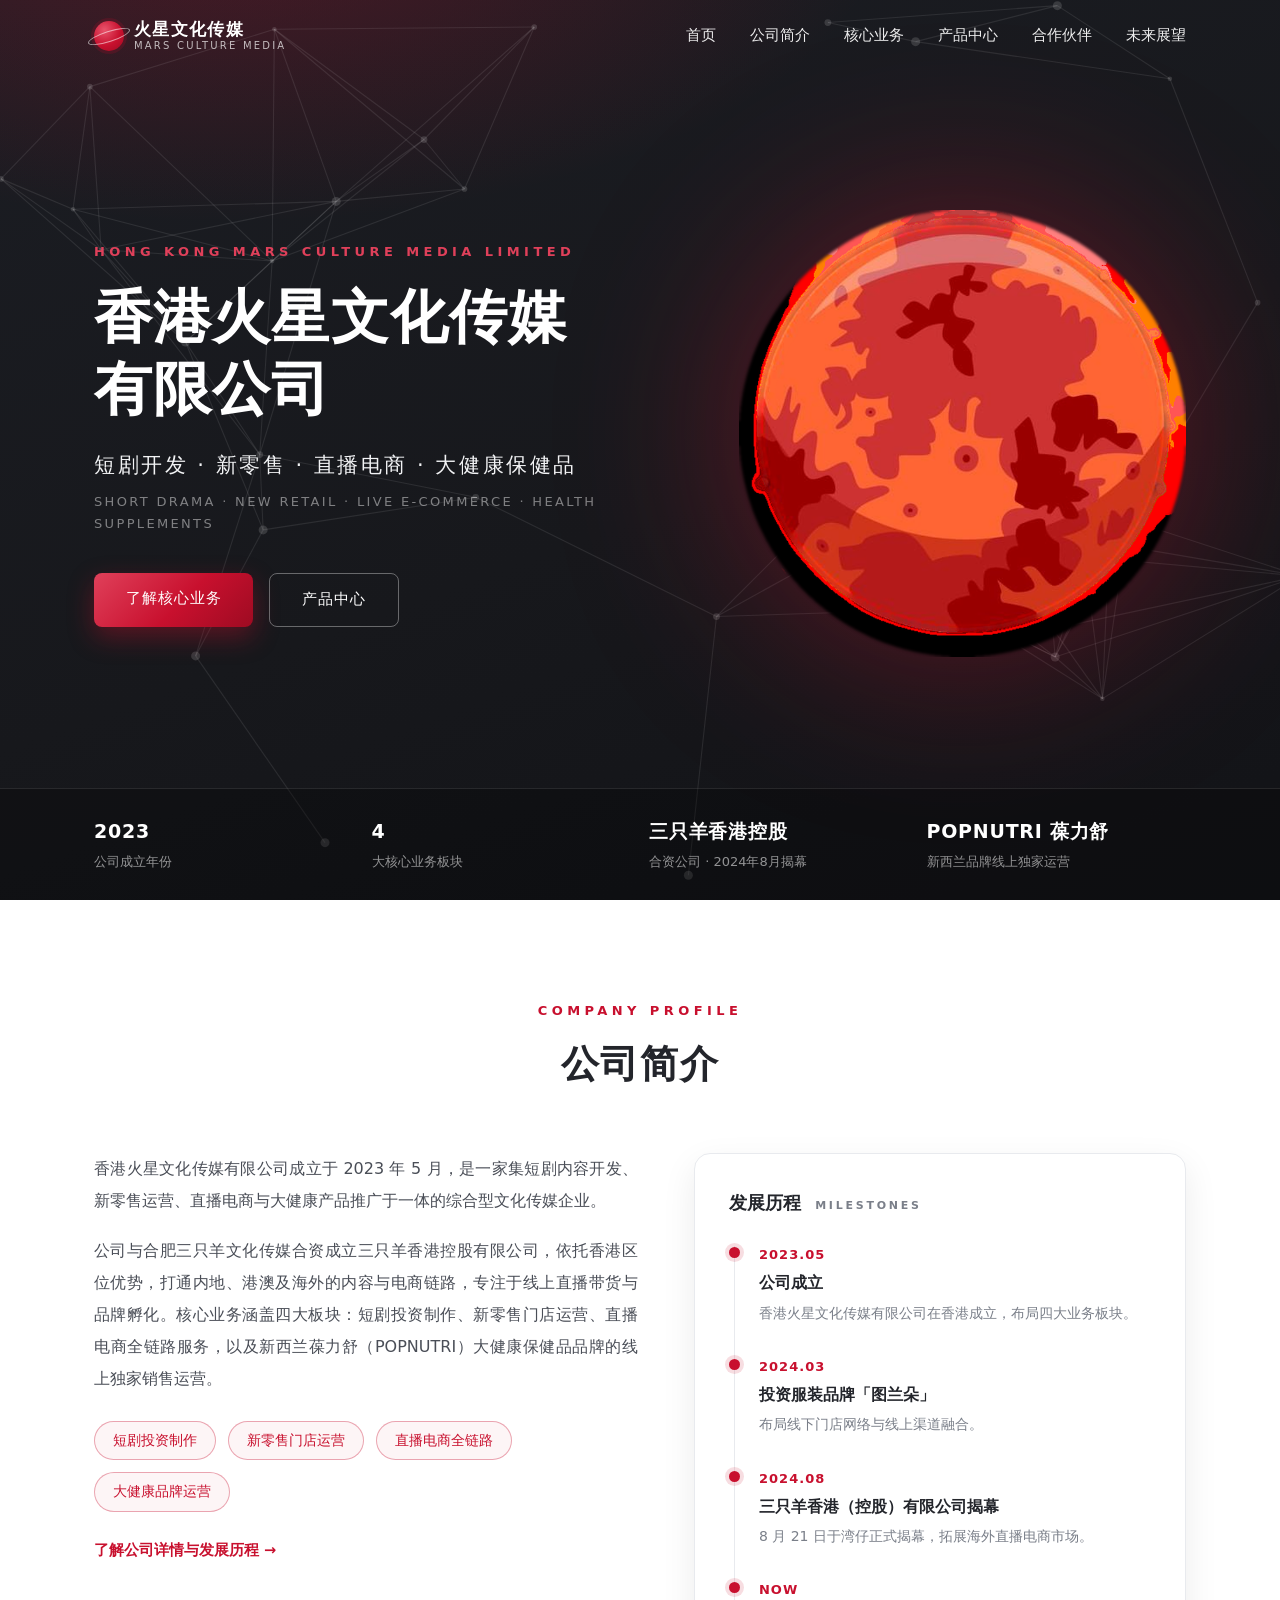
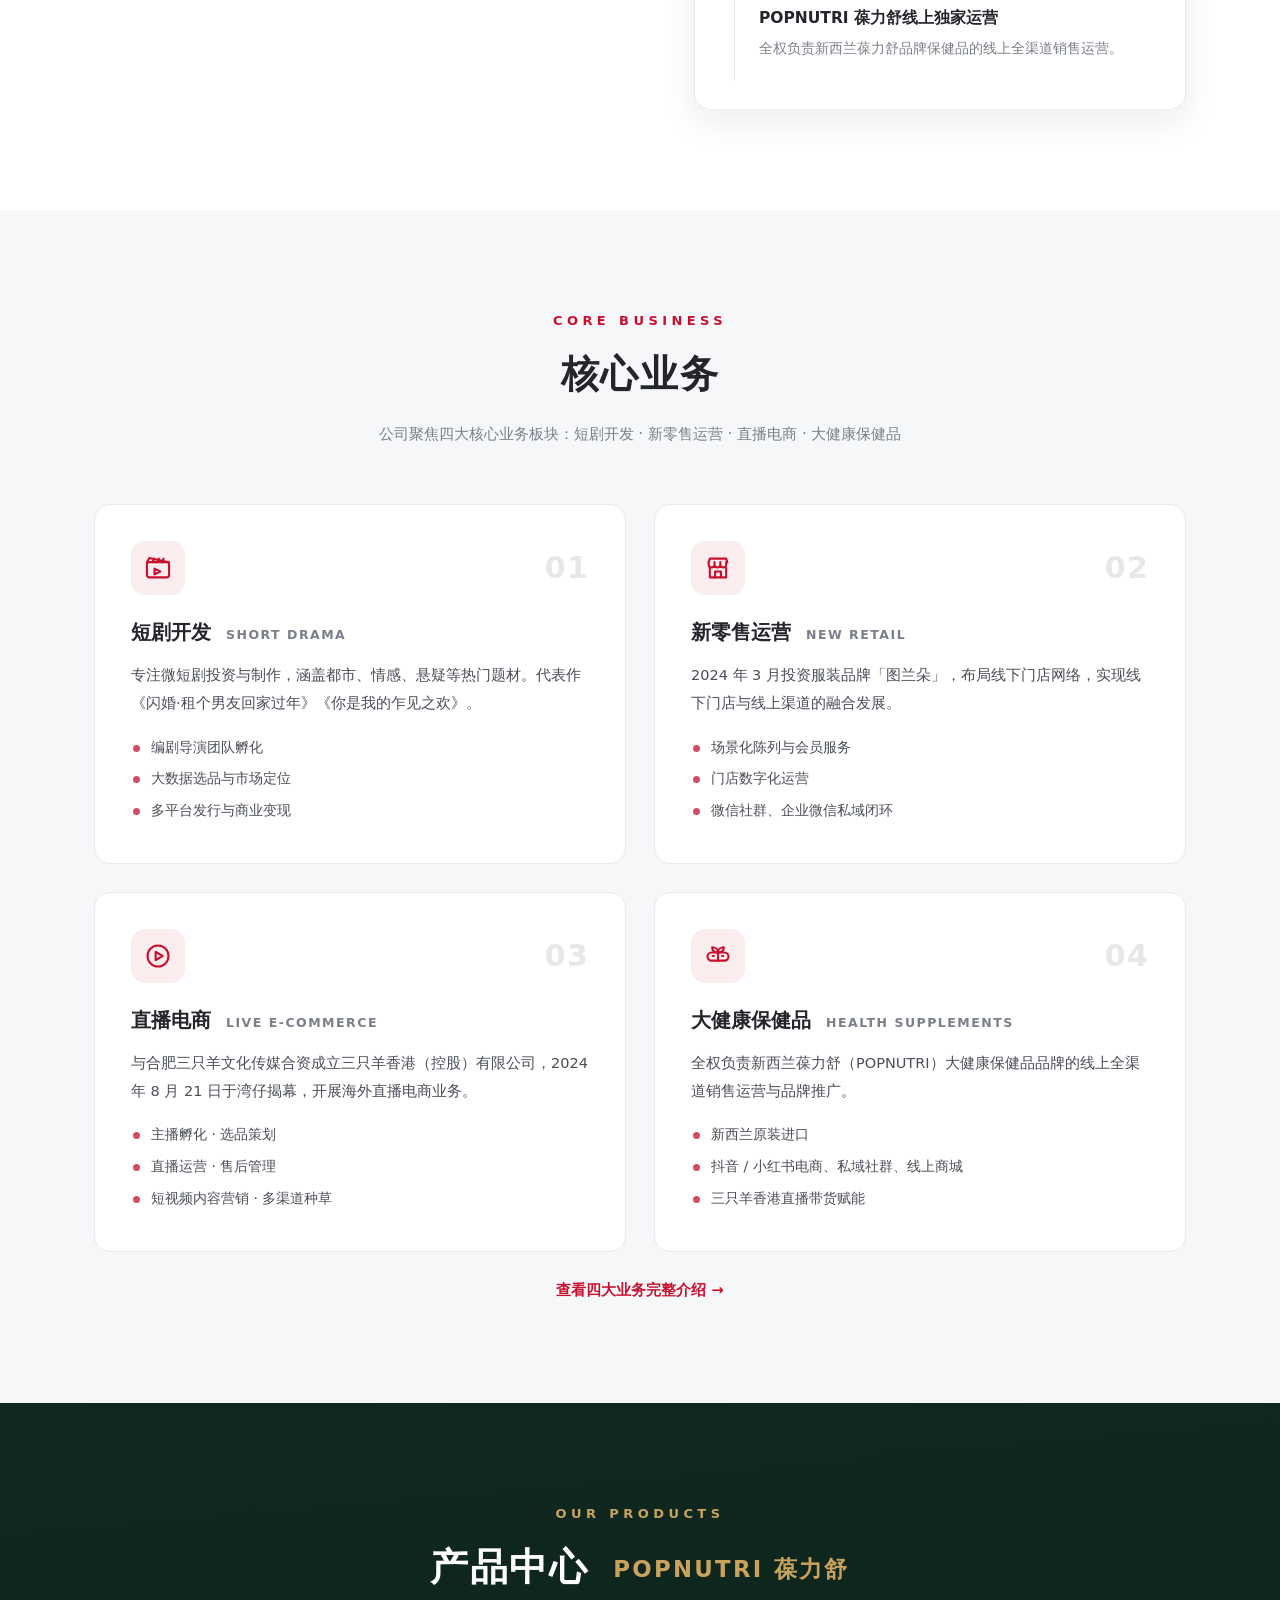
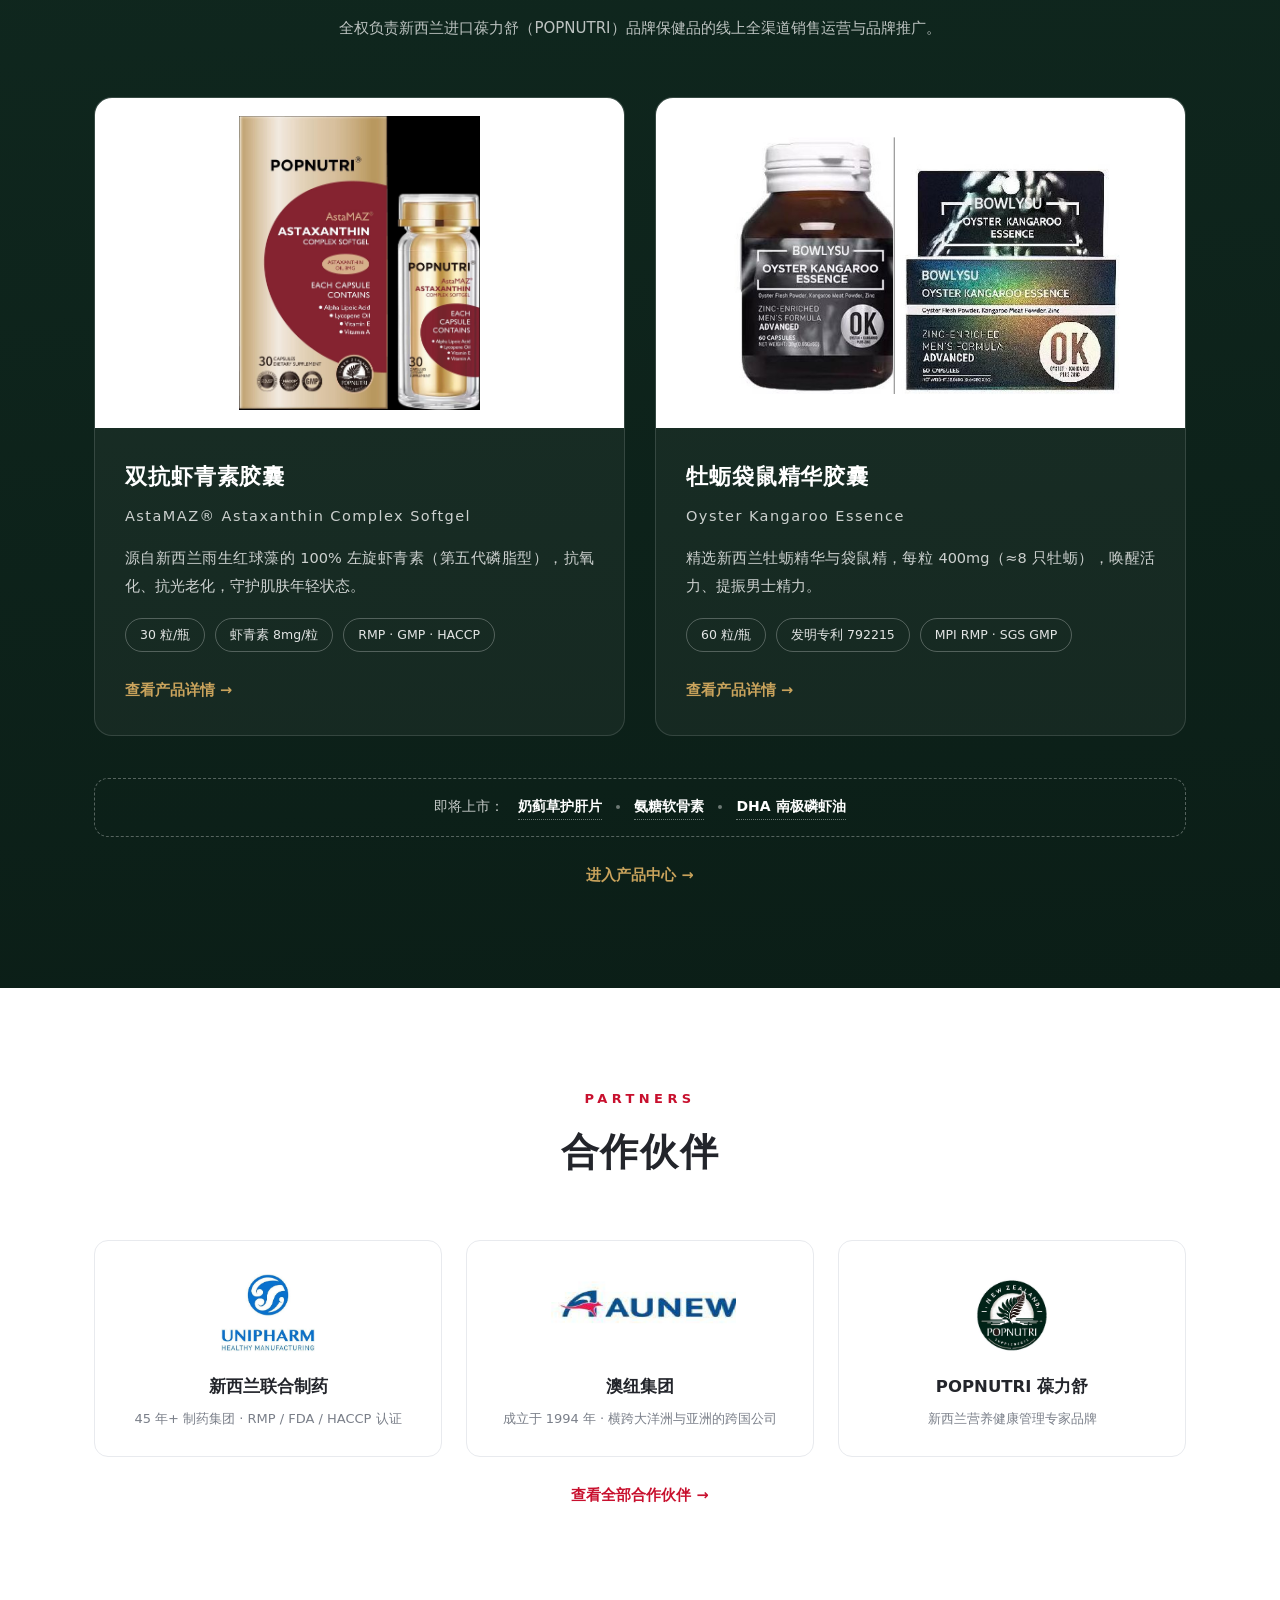
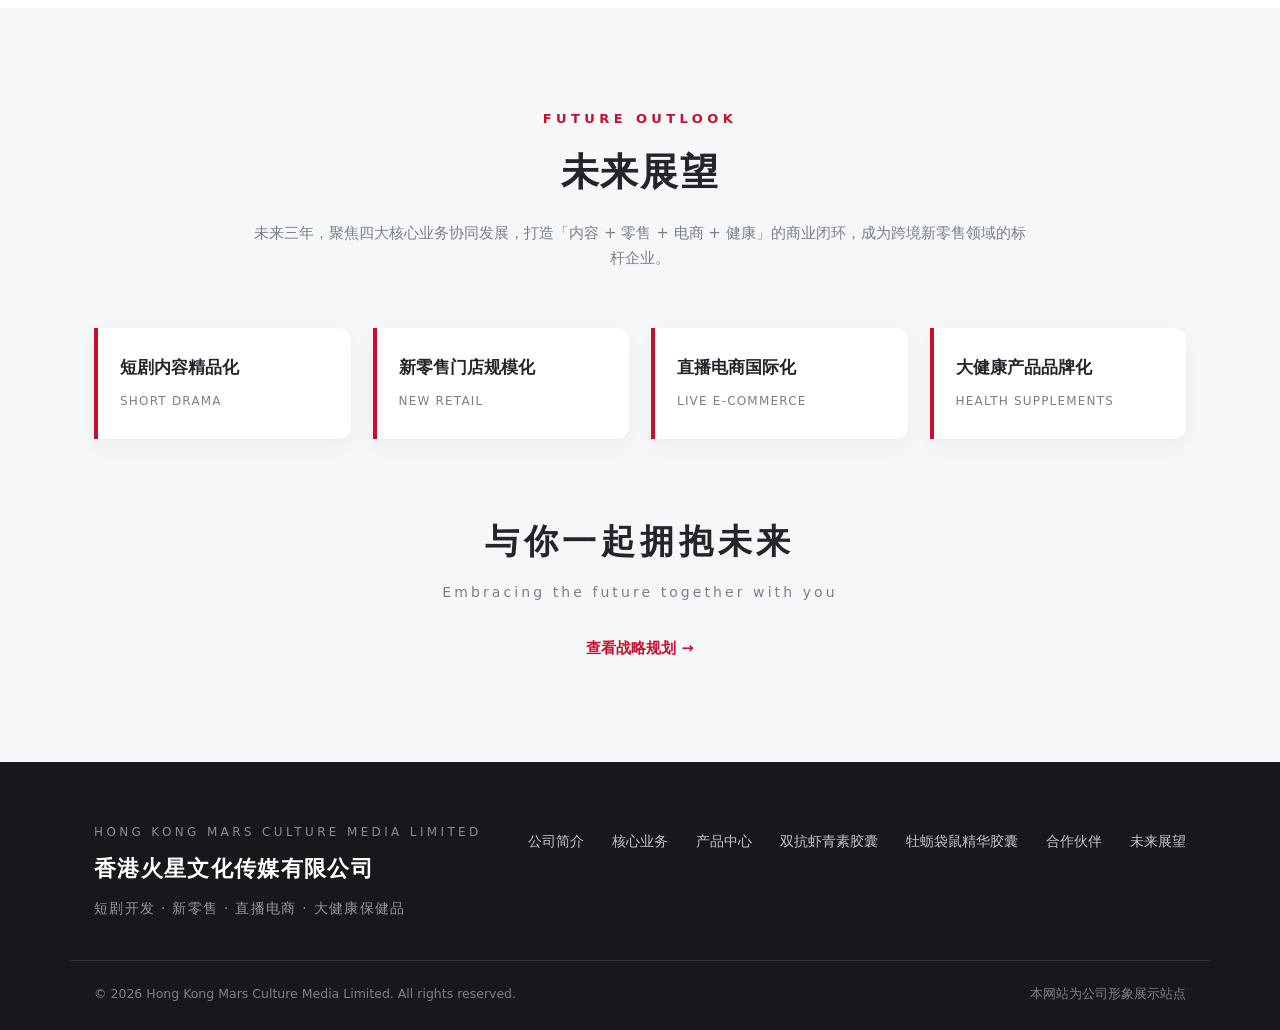
==== commit b636ba38: "官网改为多页面结构：新增公司简介、核心业务、产品中心、双抗虾青素/牡蛎精华产品详情、合作伙伴、未来展望子页面" ====
--- a/index.html
+++ b/index.html
@@ -16,20 +16,21 @@
 {"@context":"https://schema.org","@type":"Organization","name":"香港火星文化传媒有限公司","alternateName":"Hong Kong Mars Culture Media Limited","foundingDate":"2023-05","description":"集短剧内容开发、新零售运营、直播电商与大健康产品推广于一体的综合型文化传媒企业。"}
 </script>
 </head>
-<body>
+<body data-page="home">
 
 <header class="nav" id="nav">
   <div class="container nav-inner">
-    <a class="brand" href="#home" aria-label="返回顶部">
+    <a class="brand" href="index.html" aria-label="返回首页">
       <span class="brand-mark" aria-hidden="true"></span>
       <span class="brand-text"><strong>火星文化传媒</strong><em>MARS CULTURE MEDIA</em></span>
     </a>
     <nav class="nav-links" id="navLinks" aria-label="主导航">
-      <a href="#about">公司简介</a>
-      <a href="#business">核心业务</a>
-      <a href="#products">产品展示</a>
-      <a href="#partners">合作伙伴</a>
-      <a href="#future">未来展望</a>
+      <a href="index.html" class="active">首页</a>
+      <a href="about.html">公司简介</a>
+      <a href="business.html">核心业务</a>
+      <a href="products.html">产品中心</a>
+      <a href="partners.html">合作伙伴</a>
+      <a href="future.html">未来展望</a>
     </nav>
     <button class="nav-toggle" id="navToggle" aria-label="打开菜单" aria-expanded="false">
       <span></span><span></span><span></span>
@@ -49,8 +50,8 @@
       <p class="hero-tags">短剧开发 · 新零售 · 直播电商 · 大健康保健品</p>
       <p class="hero-en">Short Drama · New Retail · Live E-commerce · Health Supplements</p>
       <div class="hero-cta">
-        <a class="btn btn-primary" href="#business">了解核心业务</a>
-        <a class="btn btn-ghost" href="#products">产品展示</a>
+        <a class="btn btn-primary" href="business.html">了解核心业务</a>
+        <a class="btn btn-ghost" href="products.html">产品中心</a>
       </div>
     </div>
     <div class="hero-art reveal delay-1" aria-hidden="true">
@@ -77,30 +78,30 @@
     <div class="about-grid">
       <div class="about-copy reveal">
         <p>香港火星文化传媒有限公司成立于 2023 年 5 月，是一家集短剧内容开发、新零售运营、直播电商与大健康产品推广于一体的综合型文化传媒企业。</p>
-        <p>公司与合肥三只羊文化传媒合资成立三只羊香港控股有限公司，依托香港区位优势，打通内地、港澳及海外的内容与电商链路，专注于线上直播带货与品牌孵化。</p>
-        <p>核心业务涵盖四大板块：短剧投资制作、新零售门店运营、直播电商全链路服务，以及新西兰葆力舒（POPNUTRI）大健康保健品品牌的线上独家销售运营。</p>
+        <p>公司与合肥三只羊文化传媒合资成立三只羊香港控股有限公司，依托香港区位优势，打通内地、港澳及海外的内容与电商链路，专注于线上直播带货与品牌孵化。核心业务涵盖四大板块：短剧投资制作、新零售门店运营、直播电商全链路服务，以及新西兰葆力舒（POPNUTRI）大健康保健品品牌的线上独家销售运营。</p>
         <div class="chips" aria-label="业务板块">
           <span>短剧投资制作</span><span>新零售门店运营</span><span>直播电商全链路</span><span>大健康品牌运营</span>
         </div>
+        <a class="more-link" href="about.html">了解公司详情与发展历程 →</a>
       </div>
       <div class="timeline reveal delay-1" aria-label="发展历程">
         <h3>发展历程 <em>MILESTONES</em></h3>
         <ol>
           <li>
             <span class="t-date">2023.05</span>
-            <div class="t-body"><strong>公司成立</strong><p>香港火星文化传媒有限公司在香港成立，布局短剧、新零售、直播电商与大健康四大板块。</p></div>
+            <div class="t-body"><strong>公司成立</strong><p>香港火星文化传媒有限公司在香港成立，布局四大业务板块。</p></div>
           </li>
           <li>
             <span class="t-date">2024.03</span>
-            <div class="t-body"><strong>投资服装品牌「图兰朵」</strong><p>产品线涵盖内衣、袜子、家居服及防晒系列，布局线下门店网络与线上渠道融合。</p></div>
+            <div class="t-body"><strong>投资服装品牌「图兰朵」</strong><p>布局线下门店网络与线上渠道融合。</p></div>
           </li>
           <li>
             <span class="t-date">2024.08</span>
-            <div class="t-body"><strong>三只羊香港（控股）有限公司揭幕</strong><p>与合肥三只羊文化传媒共同创办，8 月 21 日于湾仔正式揭幕，拓展海外直播电商市场。</p></div>
+            <div class="t-body"><strong>三只羊香港（控股）有限公司揭幕</strong><p>8 月 21 日于湾仔正式揭幕，拓展海外直播电商市场。</p></div>
           </li>
           <li>
             <span class="t-date">NOW</span>
-            <div class="t-body"><strong>POPNUTRI 葆力舒线上独家运营</strong><p>全权负责新西兰葆力舒（POPNUTRI）品牌保健品的线上全渠道销售运营与品牌推广。</p></div>
+            <div class="t-body"><strong>POPNUTRI 葆力舒线上独家运营</strong><p>全权负责新西兰葆力舒品牌保健品的线上全渠道销售运营。</p></div>
           </li>
         </ol>
       </div>
@@ -125,11 +126,11 @@
           <span class="biz-no">01</span>
         </div>
         <h3>短剧开发 <em>Short Drama</em></h3>
-        <p>专注微短剧投资与制作，涵盖都市、情感、悬疑等热门题材，打造精品短内容。代表作《闪婚·租个男友回家过年》《你是我的乍见之欢》。</p>
+        <p>专注微短剧投资与制作，涵盖都市、情感、悬疑等热门题材。代表作《闪婚·租个男友回家过年》《你是我的乍见之欢》。</p>
         <ul>
-          <li>编剧导演团队孵化，保障作品质量与创新性</li>
-          <li>大数据选品与市场定位，定制化打造爆款内容</li>
-          <li>多平台发行，广告植入、付费点播、IP 衍生变现</li>
+          <li>编剧导演团队孵化</li>
+          <li>大数据选品与市场定位</li>
+          <li>多平台发行与商业变现</li>
         </ul>
       </article>
       <article class="biz-card reveal delay-1">
@@ -140,26 +141,26 @@
           <span class="biz-no">02</span>
         </div>
         <h3>新零售运营 <em>New Retail</em></h3>
-        <p>2024 年 3 月投资服装品牌「图兰朵」，产品线涵盖内衣、内裤、袜子、家居服及防晒系列，以舒适、实用和设计感为核心，实现线下门店与线上渠道融合。</p>
+        <p>2024 年 3 月投资服装品牌「图兰朵」，布局线下门店网络，实现线下门店与线上渠道的融合发展。</p>
         <ul>
-          <li>线下门店网络：精选商品、场景化陈列、会员服务</li>
-          <li>门店数字化运营，提升库存周转与客户复购</li>
-          <li>微信社群、企业微信私域闭环运营</li>
+          <li>场景化陈列与会员服务</li>
+          <li>门店数字化运营</li>
+          <li>微信社群、企业微信私域闭环</li>
         </ul>
       </article>
       <article class="biz-card reveal">
         <div class="biz-top">
           <span class="biz-icon" aria-hidden="true">
-            <svg viewBox="0 0 24 24" fill="none" stroke="currentColor" stroke-width="1.8" stroke-linecap="round" stroke-linejoin="round"><circle cx="12" cy="12" r="9"/><path d="M10 8.5l6 3.5-6 3.5z"/><path d="M2.5 12c-1.5 0-1.5 0 0 0M19.5 5.5a13 13 0 0 1 0 13M4.5 5.5a13 13 0 0 0 0 13" transform="translate(1.2 0) scale(0.9)"/></svg>
+            <svg viewBox="0 0 24 24" fill="none" stroke="currentColor" stroke-width="1.8" stroke-linecap="round" stroke-linejoin="round"><circle cx="12" cy="12" r="9"/><path d="M10 8.5l6 3.5-6 3.5z"/></svg>
           </span>
           <span class="biz-no">03</span>
         </div>
         <h3>直播电商 <em>Live E-commerce</em></h3>
-        <p>与合肥三只羊文化传媒合资成立三只羊香港（控股）有限公司，2024 年 8 月 21 日于湾仔揭幕，依托香港区位优势开展海外市场直播电商业务。</p>
+        <p>与合肥三只羊文化传媒合资成立三只羊香港（控股）有限公司，2024 年 8 月 21 日于湾仔揭幕，开展海外直播电商业务。</p>
         <ul>
-          <li>直播全链路：主播孵化、选品策划、直播运营、售后管理</li>
-          <li>短视频内容营销，结合热门话题多渠道种草</li>
-          <li>承接海外市场战略布局，打造高效销售场景</li>
+          <li>主播孵化 · 选品策划</li>
+          <li>直播运营 · 售后管理</li>
+          <li>短视频内容营销 · 多渠道种草</li>
         </ul>
       </article>
       <article class="biz-card reveal delay-1">
@@ -170,76 +171,56 @@
           <span class="biz-no">04</span>
         </div>
         <h3>大健康保健品 <em>Health Supplements</em></h3>
-        <p>全权负责新西兰葆力舒（POPNUTRI）大健康保健品品牌的线上全渠道销售运营与品牌推广，深耕大健康赛道。</p>
+        <p>全权负责新西兰葆力舒（POPNUTRI）大健康保健品品牌的线上全渠道销售运营与品牌推广。</p>
         <ul>
-          <li>新西兰原装进口，联合制药级品质背书</li>
-          <li>抖音 / 小红书电商、私域社群、线上商城全渠道</li>
-          <li>三只羊香港直播带货强势赋能</li>
+          <li>新西兰原装进口</li>
+          <li>抖音 / 小红书电商、私域社群、线上商城</li>
+          <li>三只羊香港直播带货赋能</li>
         </ul>
       </article>
     </div>
-  </div>
-</section>
-
-<!-- ======= 产品展示 ======= -->
+    <p class="center"><a class="more-link" href="business.html">查看四大业务完整介绍 →</a></p>
+  </div>
+</section>
+
+<!-- ======= 产品精选 ======= -->
 <section class="section products" id="products">
   <div class="container">
     <div class="sec-head reveal">
       <p class="kicker gold">OUR PRODUCTS</p>
-      <h2>产品展示 <em>POPNUTRI 葆力舒</em></h2>
-      <p class="sub light">全权负责新西兰进口葆力舒（POPNUTRI）品牌保健品的线上全渠道销售运营与品牌推广。POPNUTRI 由葆力舒（香港）健康食品有限公司联合 UNIPHARM 新西兰联合制药、AUNEW 澳纽集团打造。</p>
-    </div>
-
-    <div class="prod-story reveal">
-      <div class="story-imgs">
-        <img src="assets/img/unipharm-hq.jpg" alt="新西兰联合制药 UNIPHARM 总部" loading="lazy">
-        <img src="assets/img/gmp-factory.jpg" alt="新西兰 GMP 生产基地" loading="lazy">
-        <img src="assets/img/nz-coast.jpg" alt="新西兰天然海岸" loading="lazy">
-      </div>
-      <p class="story-cap">FROM NEW ZEALAND · UNIPHARM 新西兰联合制药（45 年+ 制药集团）× AUNEW 澳纽集团（成立于 1994 年）联合出品</p>
-    </div>
-
+      <h2>产品中心 <em>POPNUTRI 葆力舒</em></h2>
+      <p class="sub light">全权负责新西兰进口葆力舒（POPNUTRI）品牌保健品的线上全渠道销售运营与品牌推广。</p>
+    </div>
     <div class="prod-grid">
       <article class="prod-card reveal">
-        <div class="prod-img"><img src="assets/img/product-astaxanthin.jpg" alt="POPNUTRI 双抗虾青素胶囊" loading="lazy"></div>
+        <a href="product-astaxanthin.html" class="prod-img" aria-label="查看双抗虾青素胶囊详情">
+          <img src="assets/img/product-astaxanthin.jpg" alt="POPNUTRI 双抗虾青素胶囊" loading="lazy">
+        </a>
         <div class="prod-body">
-          <h3>双抗虾青素胶囊</h3>
+          <h3><a href="product-astaxanthin.html">双抗虾青素胶囊</a></h3>
           <p class="prod-en">AstaMAZ® Astaxanthin Complex Softgel</p>
-          <p>源自新西兰天然雨生红球藻的 100% 左旋虾青素（第五代磷脂型），复配 α-硫辛酸、番茄红素、谷胱甘肽与维生素 A/E，抗氧化、抗光老化，守护肌肤年轻状态。</p>
-          <div class="tags"><span>30 粒/瓶</span><span>虾青素 8mg/粒</span><span>RMP · GMP · HACCP 认证</span></div>
+          <p>源自新西兰雨生红球藻的 100% 左旋虾青素（第五代磷脂型），抗氧化、抗光老化，守护肌肤年轻状态。</p>
+          <div class="tags"><span>30 粒/瓶</span><span>虾青素 8mg/粒</span><span>RMP · GMP · HACCP</span></div>
+          <a class="more-link gold" href="product-astaxanthin.html">查看产品详情 →</a>
         </div>
       </article>
       <article class="prod-card reveal delay-1">
-        <div class="prod-img"><img src="assets/img/product-oyster.jpg" alt="POPNUTRI 牡蛎袋鼠精华胶囊" loading="lazy"></div>
+        <a href="product-oyster.html" class="prod-img" aria-label="查看牡蛎袋鼠精华胶囊详情">
+          <img src="assets/img/product-oyster.jpg" alt="POPNUTRI 牡蛎袋鼠精华胶囊" loading="lazy">
+        </a>
         <div class="prod-body">
-          <h3>牡蛎袋鼠精华胶囊</h3>
+          <h3><a href="product-oyster.html">牡蛎袋鼠精华胶囊</a></h3>
           <p class="prod-en">Oyster Kangaroo Essence</p>
-          <p>精选新西兰牡蛎精华与袋鼠精，每粒牡蛎精华 400mg（≈8 只牡蛎），科学添加东革阿里、玛咖精华、L-精氨酸与锌，唤醒活力、提振男士精力。</p>
-          <div class="tags"><span>60 粒/瓶</span><span>新西兰发明专利 792215</span><span>MPI RMP · SGS GMP 认证</span></div>
-        </div>
-      </article>
-    </div>
-
-    <h3 class="coming-title reveal">即将上市 <em>COMING SOON</em></h3>
-    <div class="coming-grid">
-      <article class="coming-card reveal">
-        <span class="badge">即将上市</span>
-        <h4>奶蓟草护肝片</h4>
-        <p>熬夜护肝 · 解酒护肝<br>70 倍高浓缩奶蓟，双蓟养护、护肝利胆</p>
-      </article>
-      <article class="coming-card reveal delay-1">
-        <span class="badge">即将上市</span>
-        <h4>氨糖软骨素</h4>
-        <p>益节护关节<br>双倍氨糖 + 硫酸软骨素 + 鲨鱼软骨粉 + 绿唇贻贝</p>
-      </article>
-      <article class="coming-card reveal delay-2">
-        <span class="badge">即将上市</span>
-        <h4>DHA 南极磷虾油</h4>
-        <p>心脑减负 · 呵护血管<br>专利挪威磷虾油，磷脂型 Omega-3（DHA / EPA）</p>
-      </article>
-    </div>
-
-    <p class="channel reveal">销售渠道：三只羊香港直播带货 · 抖音 / 小红书电商 · 私域社群 · 线上商城</p>
+          <p>精选新西兰牡蛎精华与袋鼠精，每粒 400mg（≈8 只牡蛎），唤醒活力、提振男士精力。</p>
+          <div class="tags"><span>60 粒/瓶</span><span>发明专利 792215</span><span>MPI RMP · SGS GMP</span></div>
+          <a class="more-link gold" href="product-oyster.html">查看产品详情 →</a>
+        </div>
+      </article>
+    </div>
+    <div class="coming-mini reveal">
+      <span>即将上市：</span><a href="products.html">奶蓟草护肝片</a><i></i><a href="products.html">氨糖软骨素</a><i></i><a href="products.html">DHA 南极磷虾油</a>
+    </div>
+    <p class="center"><a class="more-link gold" href="products.html">进入产品中心 →</a></p>
   </div>
 </section>
 
@@ -266,22 +247,8 @@
         <h3>POPNUTRI 葆力舒</h3>
         <p>新西兰营养健康管理专家品牌</p>
       </article>
-      <article class="partner-card reveal">
-        <div class="p-logo p-word">三只羊<span>香港（控股）</span></div>
-        <h3>合资公司</h3>
-        <p>与合肥三只羊文化传媒合资 · 2024.8.21 湾仔揭幕</p>
-      </article>
-      <article class="partner-card reveal delay-1">
-        <div class="p-logo p-word red">AstaMAZ<sup>®</sup></div>
-        <h3>虾青素原料</h3>
-        <p>源自新西兰 · 100% 左旋天然虾青素</p>
-      </article>
-      <article class="partner-card reveal delay-2">
-        <div class="p-logo p-word">图兰朵</div>
-        <h3>服装品牌</h3>
-        <p>2024.03 投资 · 内衣、家居服及防晒系列</p>
-      </article>
-    </div>
+    </div>
+    <p class="center"><a class="more-link" href="partners.html">查看全部合作伙伴 →</a></p>
   </div>
 </section>
 
@@ -291,7 +258,7 @@
     <div class="sec-head reveal">
       <p class="kicker">FUTURE OUTLOOK</p>
       <h2>未来展望</h2>
-      <p class="sub">未来三年，公司将聚焦四大核心业务协同发展，依托香港区位优势与三只羊合作资源拓展海外市场，打造「内容 + 零售 + 电商 + 健康」的商业闭环，成为跨境新零售领域的标杆企业。</p>
+      <p class="sub">未来三年，聚焦四大核心业务协同发展，打造「内容 + 零售 + 电商 + 健康」的商业闭环，成为跨境新零售领域的标杆企业。</p>
     </div>
     <div class="pillar-grid">
       <div class="pillar reveal"><strong>短剧内容精品化</strong><span>Short Drama</span></div>
@@ -303,6 +270,7 @@
       <p class="q-cn">与你一起拥抱未来</p>
       <p class="q-en">Embracing the future together with you</p>
     </div>
+    <p class="center"><a class="more-link" href="future.html">查看战略规划 →</a></p>
   </div>
 </section>
 
@@ -316,11 +284,13 @@
       <p class="f-tags">短剧开发 · 新零售 · 直播电商 · 大健康保健品</p>
     </div>
     <nav class="f-nav" aria-label="页脚导航">
-      <a href="#about">公司简介</a>
-      <a href="#business">核心业务</a>
-      <a href="#products">产品展示</a>
-      <a href="#partners">合作伙伴</a>
-      <a href="#future">未来展望</a>
+      <a href="about.html">公司简介</a>
+      <a href="business.html">核心业务</a>
+      <a href="products.html">产品中心</a>
+      <a href="product-astaxanthin.html">双抗虾青素胶囊</a>
+      <a href="product-oyster.html">牡蛎袋鼠精华胶囊</a>
+      <a href="partners.html">合作伙伴</a>
+      <a href="future.html">未来展望</a>
     </nav>
   </div>
   <div class="container f-bottom">
--- a/assets/css/style.css
+++ b/assets/css/style.css
@@ -142,16 +142,20 @@
 .story-imgs img { width: 100%; height: 220px; object-fit: cover; border-radius: 14px; border: 1px solid rgba(255, 255, 255, .12); }
 .story-cap { margin-top: 14px; text-align: center; font-size: 13.5px; letter-spacing: .1em; color: rgba(255, 255, 255, .55); }
 .prod-grid { display: grid; grid-template-columns: 1fr 1fr; gap: 30px; }
-.prod-card { background: rgba(255, 255, 255, .045); border: 1px solid rgba(255, 255, 255, .13); border-radius: 18px; overflow: hidden; transition: transform .25s ease, border-color .25s ease; }
-.prod-card:hover { transform: translateY(-6px); border-color: rgba(201, 163, 92, .55); }
+.prod-card { background: #fff; border: 1px solid var(--line); border-radius: 18px; overflow: hidden; transition: transform .25s ease, border-color .25s ease, box-shadow .25s ease; }
+.prod-card:hover { transform: translateY(-6px); box-shadow: var(--shadow); }
+.products .prod-card { background: rgba(255, 255, 255, .045); border-color: rgba(255, 255, 255, .13); box-shadow: none; }
+.products .prod-card:hover { border-color: rgba(201, 163, 92, .55); box-shadow: none; }
 .prod-img { background: #fff; padding: 18px; display: flex; align-items: center; justify-content: center; height: 330px; }
 .prod-img img { max-height: 100%; max-width: 100%; object-fit: contain; }
 .prod-body { padding: 30px 30px 32px; }
 .prod-body h3 { font-size: 22px; letter-spacing: .04em; }
 .prod-en { color: var(--gold); font-size: 13px; letter-spacing: .1em; margin: 6px 0 14px; }
-.prod-body > p { color: rgba(255, 255, 255, .78); font-size: 14.5px; line-height: 1.95; text-align: justify; }
+.prod-body > p { color: var(--body); font-size: 14.5px; line-height: 1.95; text-align: justify; }
+.products .prod-body > p { color: rgba(255, 255, 255, .78); }
 .tags { display: flex; flex-wrap: wrap; gap: 10px; margin-top: 18px; }
-.tags span { border: 1px solid rgba(255, 255, 255, .26); border-radius: 999px; padding: 5px 14px; font-size: 12.5px; color: rgba(255, 255, 255, .88); }
+.tags span { border: 1px solid var(--line); border-radius: 999px; padding: 5px 14px; font-size: 12.5px; color: var(--body); background: var(--bg-alt); }
+.products .tags span { border-color: rgba(255, 255, 255, .26); color: rgba(255, 255, 255, .88); background: transparent; }
 .coming-title { text-align: center; margin: 60px 0 26px; font-size: 20px; letter-spacing: .08em; }
 .coming-title em { font-style: normal; font-size: 12px; color: var(--gold); letter-spacing: .3em; margin-left: 10px; }
 .coming-grid { display: grid; grid-template-columns: repeat(3, 1fr); gap: 24px; }
@@ -254,3 +258,95 @@
   .prod-body { padding: 24px 22px 26px; }
   .f-bottom { flex-direction: column; align-items: center; text-align: center; }
 }
+
+/* ================= 子页面 ================= */
+.page-hero {
+  position: relative; color: #fff; padding: 158px 0 58px; overflow: hidden;
+  background: url("../img/network.svg") center/cover no-repeat,
+              radial-gradient(900px 420px at 85% -20%, rgba(200, 16, 46, .30), transparent 60%),
+              linear-gradient(160deg, #1b1d23 0%, var(--dark) 60%, #121317 100%);
+}
+.crumb { font-size: 13px; letter-spacing: .08em; color: rgba(255, 255, 255, .5); margin-bottom: 16px; }
+.crumb a { color: rgba(255, 255, 255, .78); }
+.crumb a:hover { color: var(--red-soft); }
+.page-hero h1 { font-size: clamp(28px, 3.6vw, 42px); font-weight: 800; letter-spacing: .05em; }
+.page-hero h1 em { font-style: normal; font-size: .5em; color: rgba(255, 255, 255, .42); letter-spacing: .28em; margin-left: 14px; text-transform: uppercase; vertical-align: 2px; }
+.page-sub { margin-top: 14px; color: rgba(255, 255, 255, .65); font-size: 15px; max-width: 780px; }
+
+.more-link { display: inline-flex; align-items: center; gap: 7px; color: var(--red); font-size: 14.5px; font-weight: 700; margin-top: 26px; transition: gap .2s ease; }
+.more-link:hover { gap: 12px; }
+.more-link.gold { color: var(--gold); }
+.center { text-align: center; }
+
+.btn-line { border: 1px solid #d6d9df; color: var(--ink); background: #fff; }
+.btn-line:hover { border-color: var(--red); color: var(--red); transform: translateY(-2px); }
+
+.coming-mini { margin-top: 42px; display: flex; flex-wrap: wrap; align-items: center; justify-content: center; gap: 14px; border: 1px dashed rgba(255, 255, 255, .3); border-radius: 14px; padding: 16px 20px; font-size: 14px; color: rgba(255, 255, 255, .75); }
+.coming-mini a { color: #fff; font-weight: 600; border-bottom: 1px dotted rgba(255, 255, 255, .4); }
+.coming-mini a:hover { color: var(--gold); border-color: var(--gold); }
+.coming-mini i { width: 4px; height: 4px; border-radius: 50%; background: rgba(255, 255, 255, .4); }
+
+/* ---- 核心业务分块 ---- */
+.biz-block { display: grid; grid-template-columns: 280px 1fr; gap: 44px; padding: 48px 0; border-bottom: 1px solid var(--line); }
+.biz-block:last-of-type { border-bottom: 0; }
+.biz-block .biz-icon { width: 60px; height: 60px; margin-bottom: 18px; }
+.biz-block .biz-icon svg { width: 30px; height: 30px; }
+.biz-block h3 { font-size: 22px; margin-bottom: 6px; }
+.biz-block .biz-en { font-size: 12.5px; color: var(--muted); letter-spacing: .14em; text-transform: uppercase; }
+.biz-block .b-desc { color: var(--body); font-size: 15px; line-height: 2; text-align: justify; }
+.biz-block ul { margin-top: 14px; }
+.works { display: flex; flex-wrap: wrap; gap: 12px; margin-top: 18px; }
+.works span { background: var(--dark); color: #fff; border-radius: 8px; padding: 9px 16px; font-size: 13.5px; letter-spacing: .04em; }
+.chips-line { display: flex; flex-wrap: wrap; gap: 10px; margin-top: 16px; }
+.chips-line span { border: 1px solid var(--line); background: var(--bg-alt); border-radius: 999px; padding: 6px 16px; font-size: 13px; color: var(--body); }
+
+/* ---- 产品详情页 ---- */
+.detail-grid { display: grid; grid-template-columns: .9fr 1.1fr; gap: 54px; align-items: start; }
+.detail-media { position: sticky; top: 100px; }
+.detail-frame { background: #fff; border: 1px solid var(--line); border-radius: 18px; padding: 26px; box-shadow: var(--shadow); }
+.detail-frame img { width: 100%; height: auto; }
+.detail-body h2 { font-size: clamp(24px, 3vw, 32px); font-weight: 800; }
+.detail-en { color: var(--red); font-size: 14px; letter-spacing: .1em; margin: 8px 0 22px; }
+.lead { font-size: 16px; color: var(--ink); font-weight: 600; background: rgba(200, 16, 46, .05); border-left: 4px solid var(--red); padding: 14px 18px; border-radius: 0 10px 10px 0; line-height: 1.9; }
+.detail-sec { margin-top: 36px; }
+.detail-sec > h3 { font-size: 19px; margin-bottom: 14px; display: flex; align-items: center; gap: 10px; }
+.detail-sec > h3::before { content: ""; width: 6px; height: 20px; border-radius: 3px; background: var(--red); flex: none; }
+.spec-table { width: 100%; border-collapse: collapse; font-size: 14px; }
+.spec-table th, .spec-table td { border: 1px solid var(--line); padding: 11px 14px; text-align: left; vertical-align: top; line-height: 1.75; }
+.spec-table th { background: var(--bg-alt); font-weight: 600; width: 36%; }
+.spec-table .hl { color: var(--red); font-weight: 800; }
+.badges { display: flex; flex-wrap: wrap; gap: 10px; margin-top: 18px; }
+.badges span { border: 1px solid rgba(200, 16, 46, .3); color: var(--red); background: rgba(200, 16, 46, .04); border-radius: 999px; padding: 5px 15px; font-size: 12.5px; font-weight: 600; }
+.sell { margin-top: 4px; }
+.sell li { display: flex; gap: 14px; padding: 13px 0; border-bottom: 1px dashed var(--line); }
+.sell li:last-child { border-bottom: 0; }
+.sell .no { flex: none; width: 30px; height: 30px; border-radius: 50%; background: rgba(200, 16, 46, .08); color: var(--red); font-weight: 800; font-size: 13.5px; display: flex; align-items: center; justify-content: center; margin-top: 2px; }
+.sell strong { display: block; font-size: 15px; }
+.sell p { font-size: 13.5px; color: var(--muted); margin-top: 3px; line-height: 1.8; }
+.cert-grid { display: grid; grid-template-columns: 1fr 1fr; gap: 20px; }
+.cert-grid figure { background: #fff; border: 1px solid var(--line); border-radius: 12px; padding: 14px; }
+.cert-grid img { width: 100%; height: 320px; object-fit: contain; }
+.cert-grid figcaption { text-align: center; font-size: 13.5px; color: var(--muted); margin-top: 10px; }
+.detail-cta { margin-top: 44px; display: flex; gap: 16px; flex-wrap: wrap; }
+.section.related { background: var(--bg-alt); }
+
+/* ---- 未来展望：业务闭环 ---- */
+.flow { display: flex; align-items: stretch; gap: 14px; flex-wrap: wrap; justify-content: center; margin: 54px 0 10px; }
+.flow .f-node { background: #fff; border: 1px solid var(--line); border-radius: 14px; padding: 24px 26px; text-align: center; min-width: 148px; box-shadow: 0 6px 18px rgba(23, 24, 28, .05); }
+.flow .f-node strong { display: block; font-size: 16.5px; margin-bottom: 3px; }
+.flow .f-node span { font-size: 12px; color: var(--muted); letter-spacing: .06em; text-transform: uppercase; }
+.flow .f-arrow { align-self: center; color: var(--red); font-size: 24px; font-weight: 800; }
+
+@media (max-width: 1024px) {
+  .detail-grid { grid-template-columns: 1fr; gap: 36px; }
+  .detail-media { position: static; }
+}
+@media (max-width: 880px) {
+  .biz-block { grid-template-columns: 1fr; gap: 18px; padding: 36px 0; }
+}
+@media (max-width: 640px) {
+  .cert-grid { grid-template-columns: 1fr; }
+  .spec-table th { width: auto; }
+  .page-hero { padding: 130px 0 44px; }
+  .flow .f-arrow { width: 100%; text-align: center; transform: rotate(90deg); }
+}
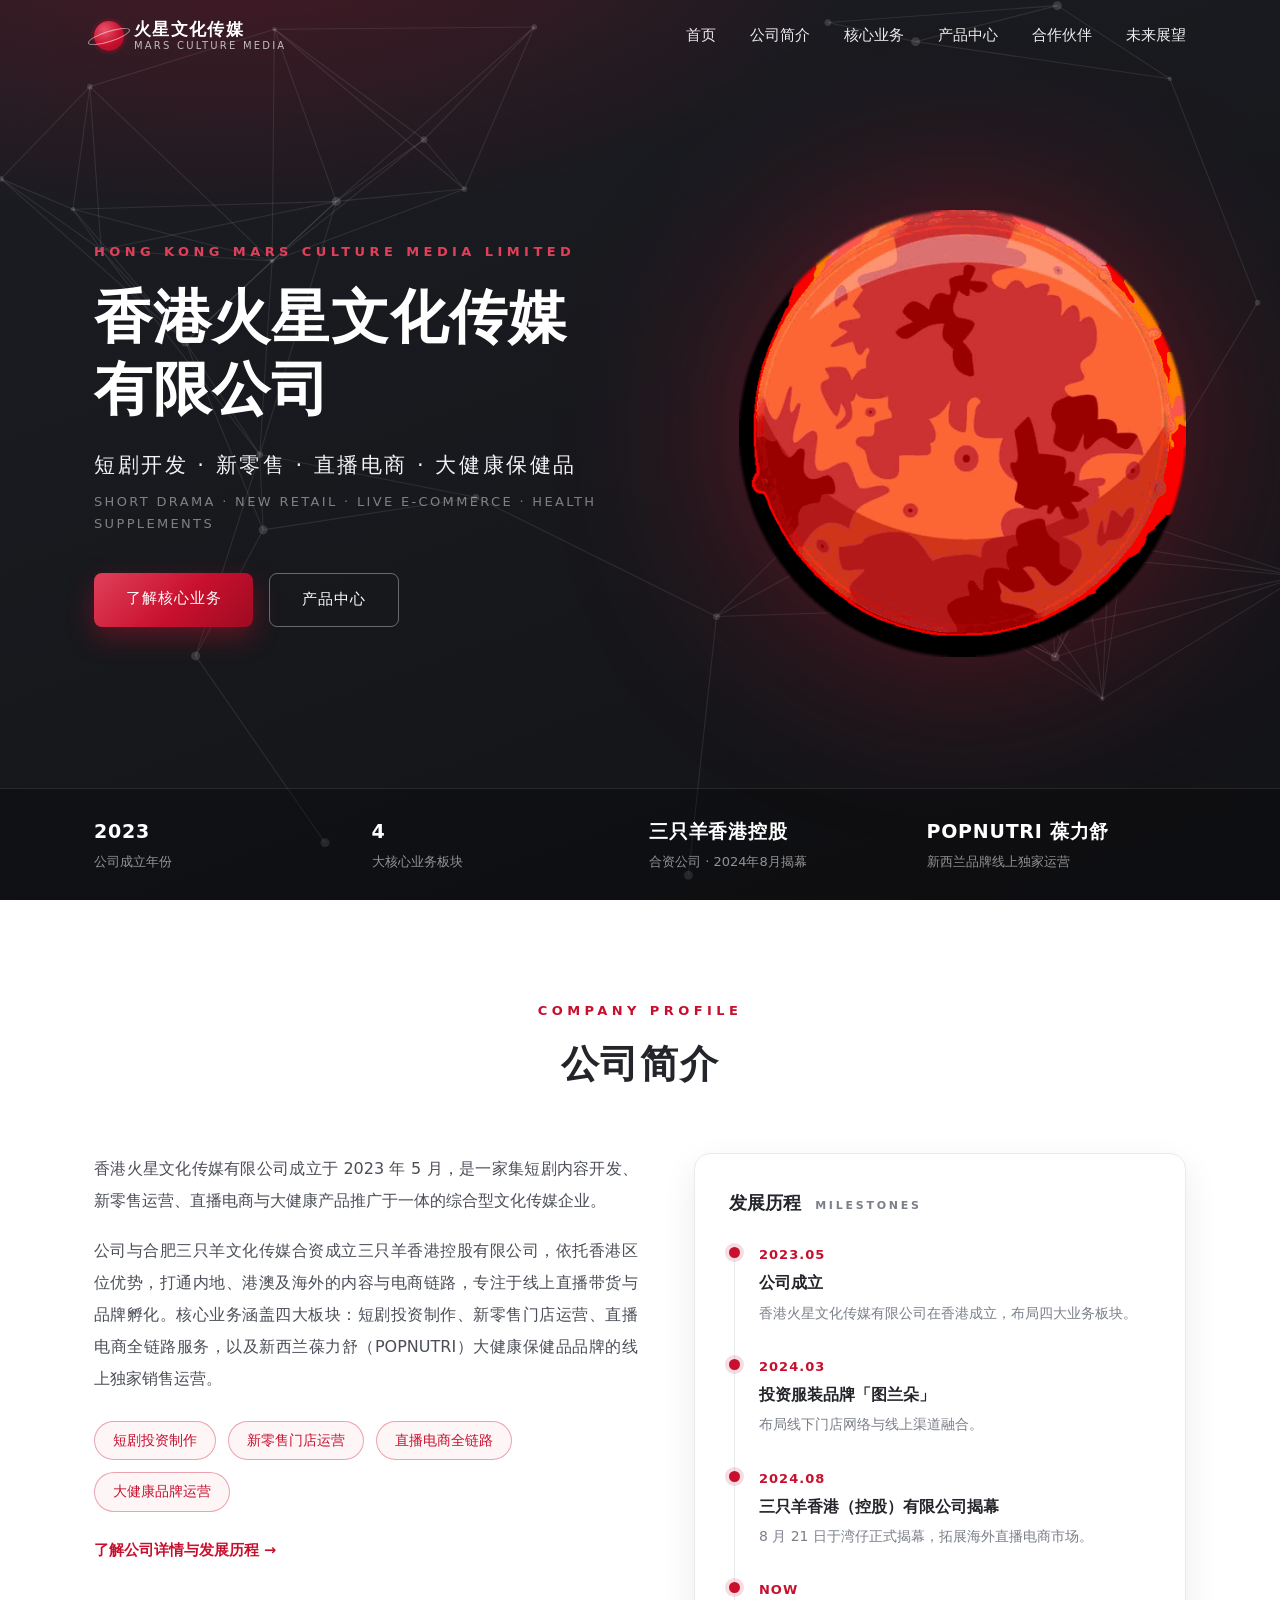
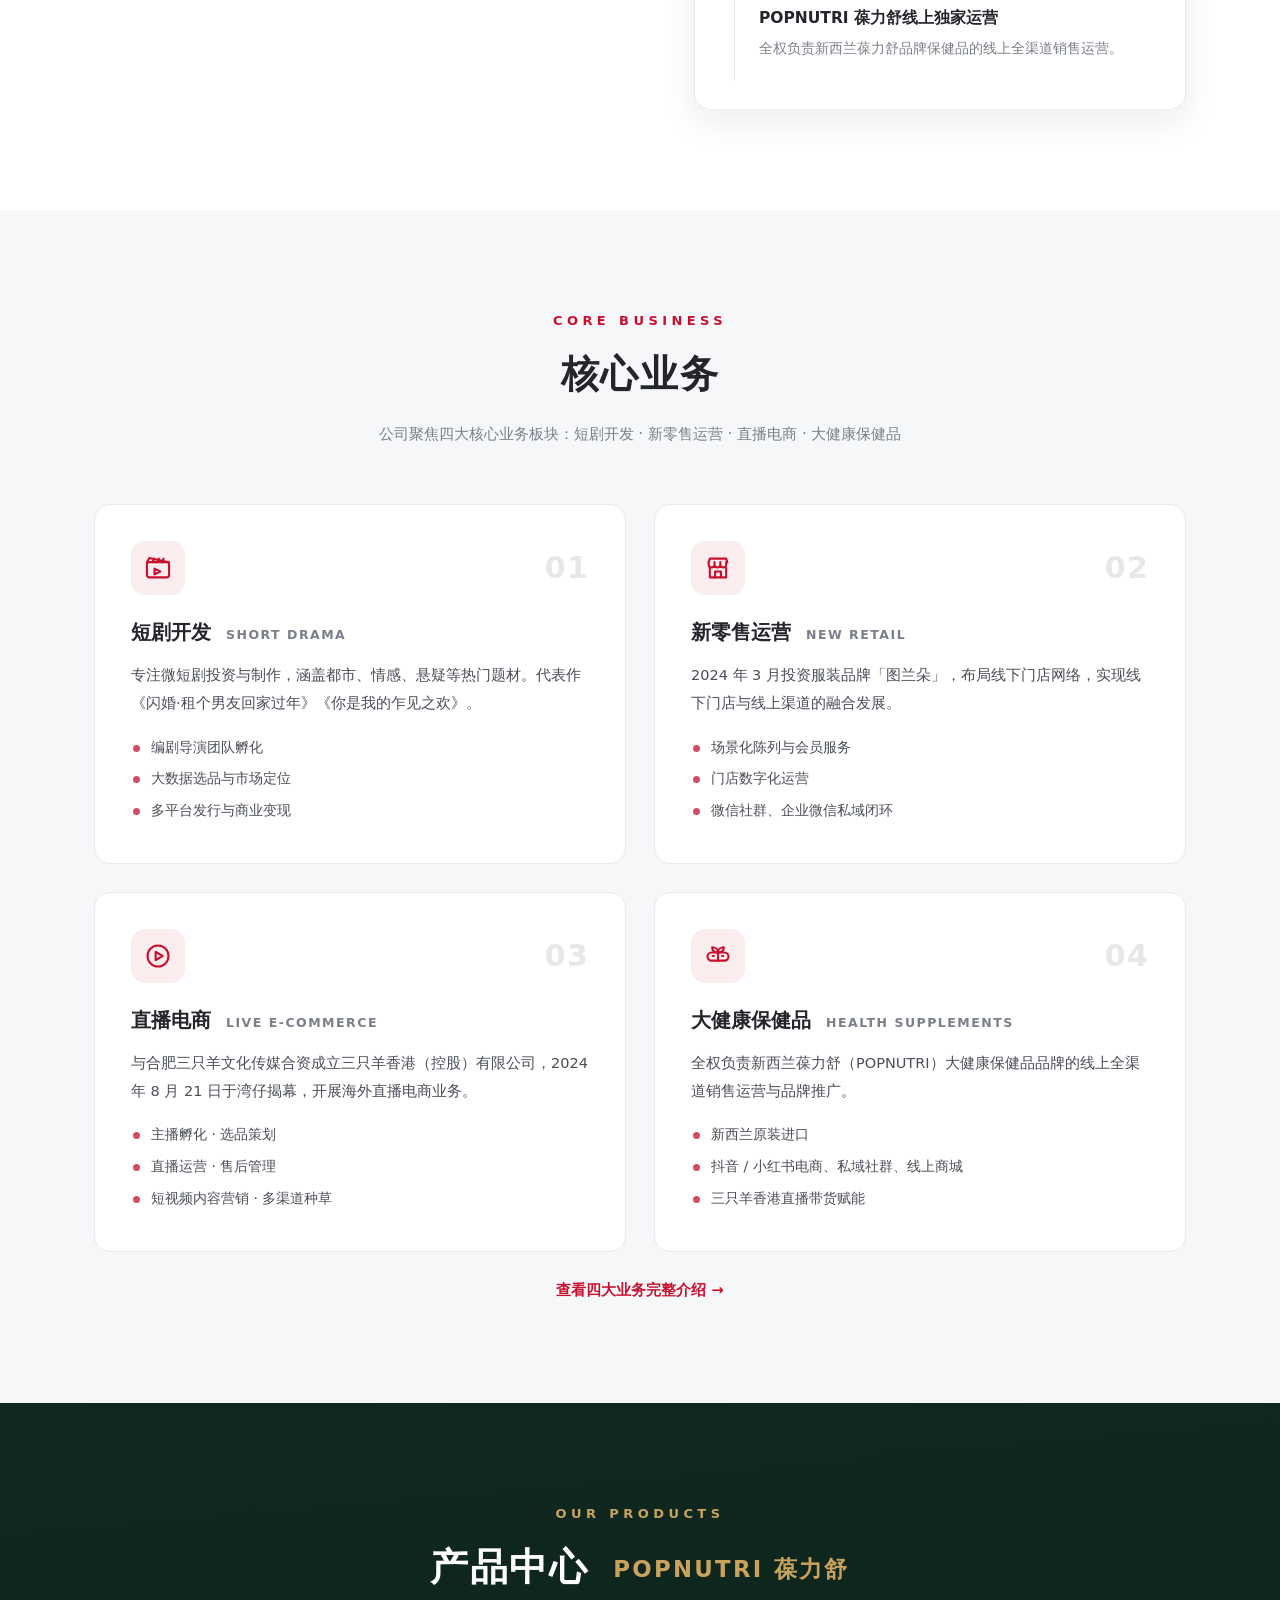
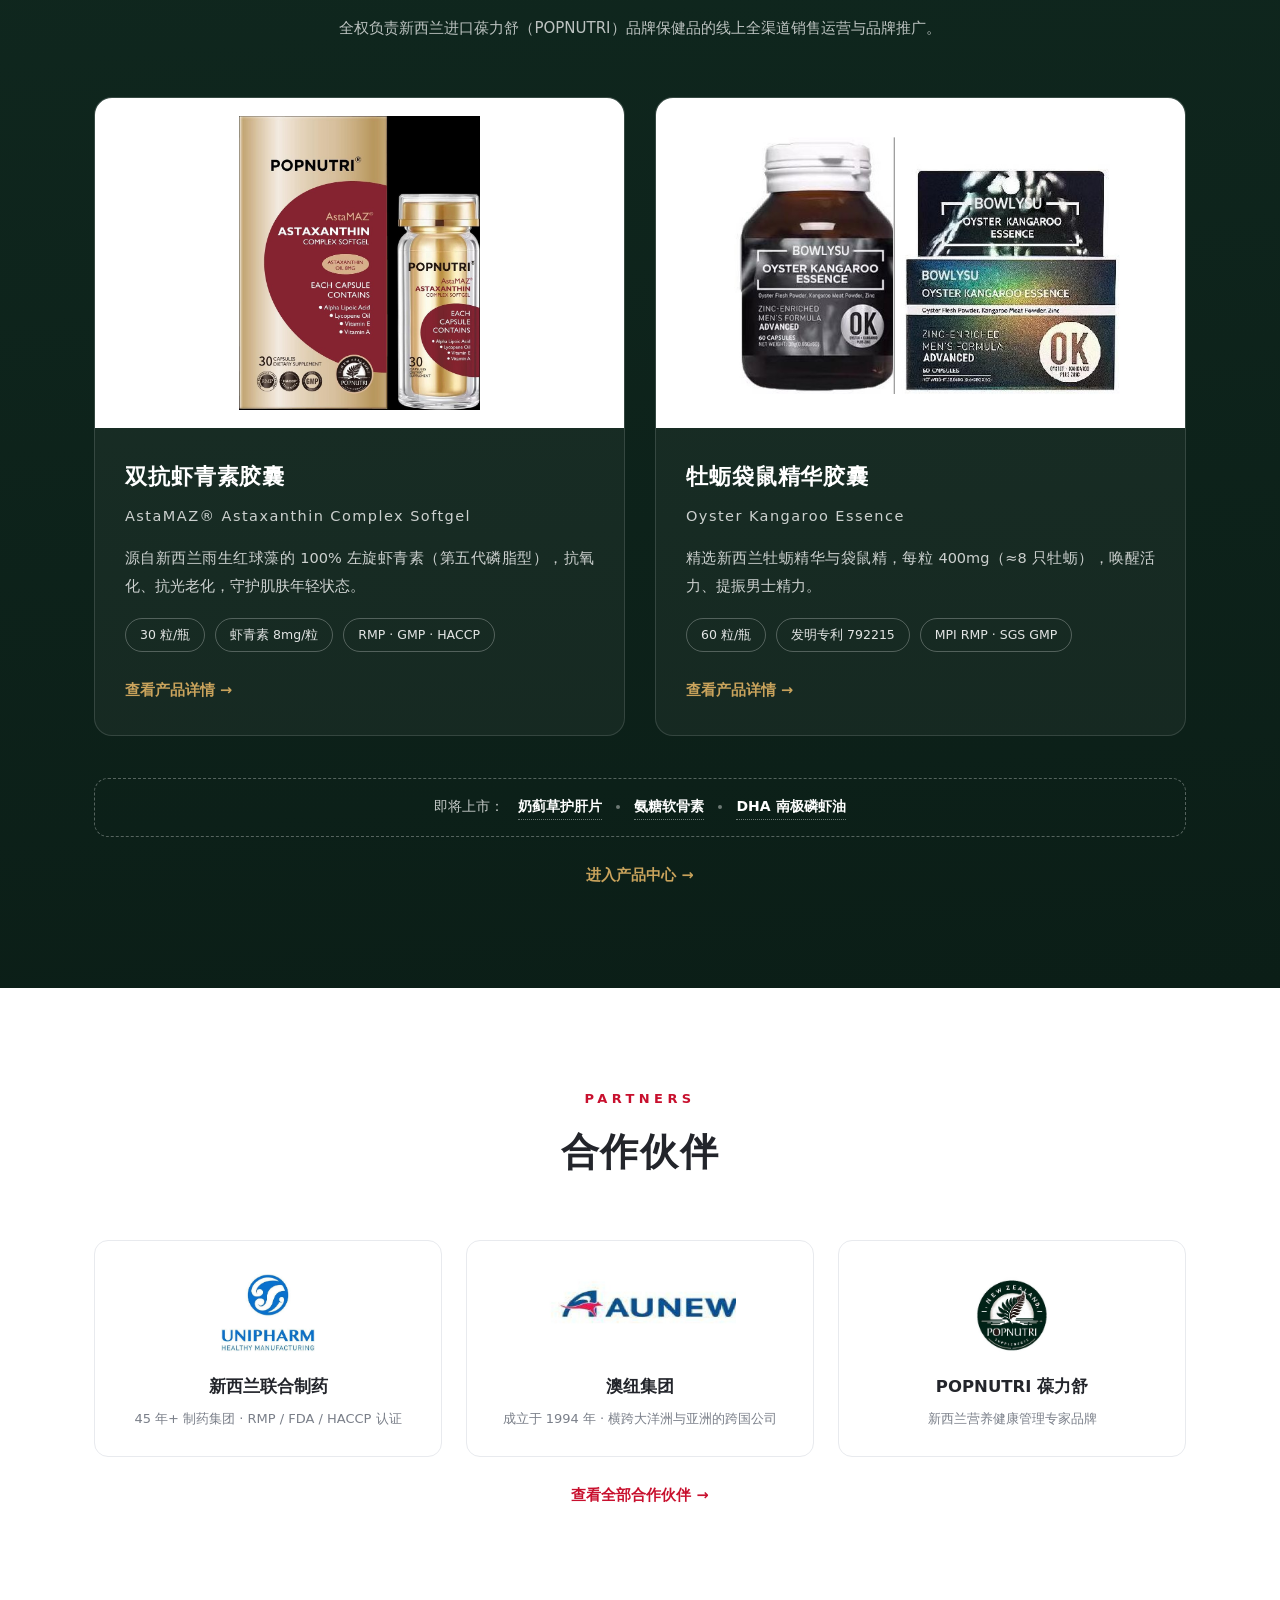
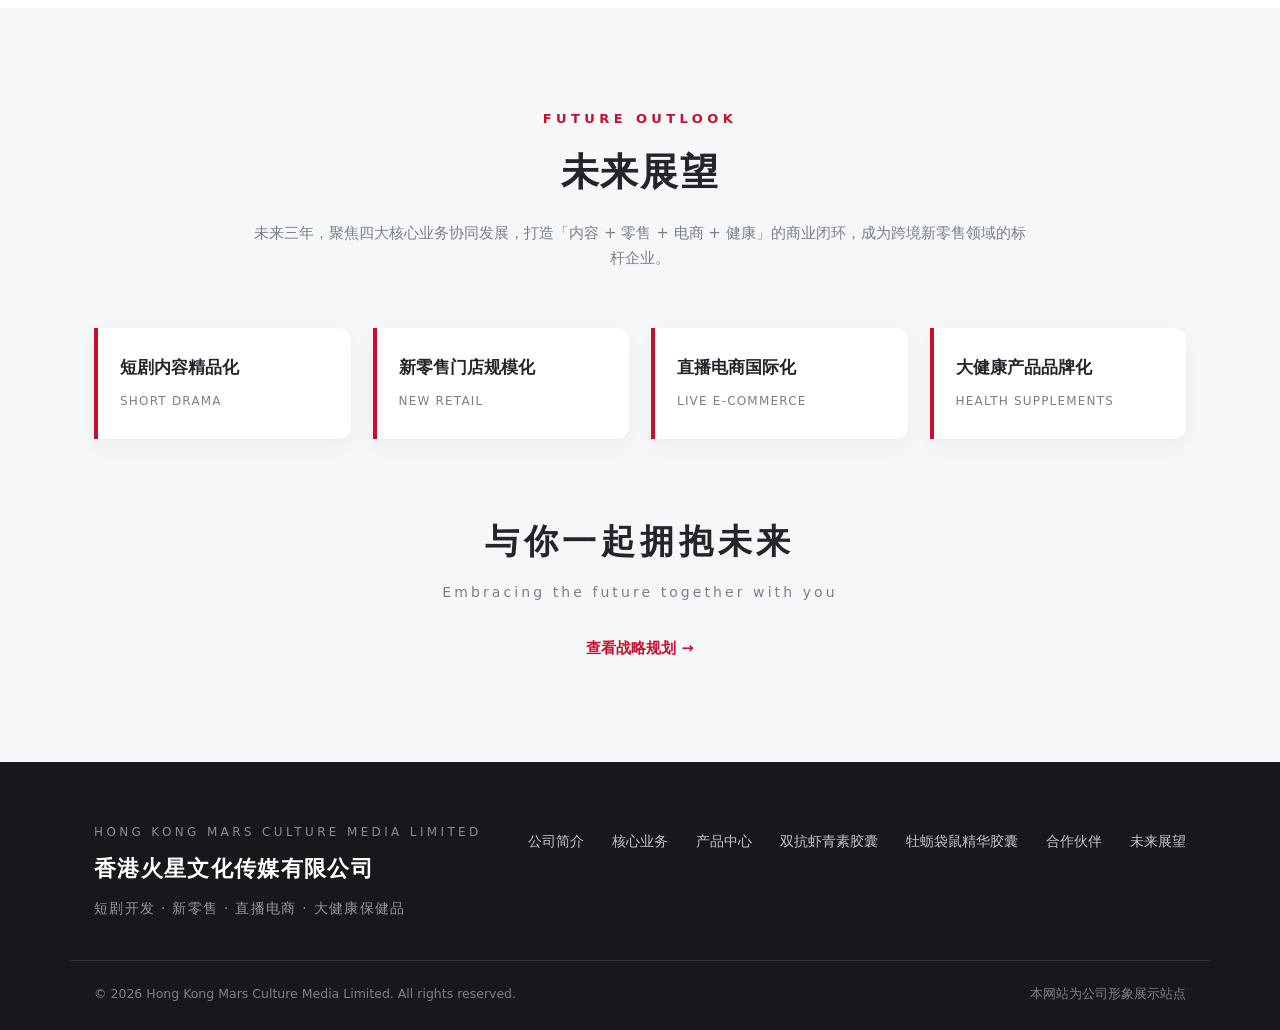
==== commit 7a9439a2: "交付级优化：资源压缩 1.66MB→633KB、产品卡对比度修复、404 品牌化、focus 焦点样式、图片尺寸属性、补 robots/sitemap" ====
--- a/index.html
+++ b/index.html
@@ -55,7 +55,7 @@
       </div>
     </div>
     <div class="hero-art reveal delay-1" aria-hidden="true">
-      <img src="assets/img/mars-planet.png" alt="" width="640" height="640">
+      <img src="assets/img/mars-planet.png" alt="" width="520" height="520">
     </div>
   </div>
   <div class="hero-stats">
@@ -194,7 +194,7 @@
     <div class="prod-grid">
       <article class="prod-card reveal">
         <a href="product-astaxanthin.html" class="prod-img" aria-label="查看双抗虾青素胶囊详情">
-          <img src="assets/img/product-astaxanthin.jpg" alt="POPNUTRI 双抗虾青素胶囊" loading="lazy">
+          <img src="assets/img/product-astaxanthin.jpg" alt="POPNUTRI 双抗虾青素胶囊" width="800" height="976" loading="lazy">
         </a>
         <div class="prod-body">
           <h3><a href="product-astaxanthin.html">双抗虾青素胶囊</a></h3>
@@ -206,7 +206,7 @@
       </article>
       <article class="prod-card reveal delay-1">
         <a href="product-oyster.html" class="prod-img" aria-label="查看牡蛎袋鼠精华胶囊详情">
-          <img src="assets/img/product-oyster.jpg" alt="POPNUTRI 牡蛎袋鼠精华胶囊" loading="lazy">
+          <img src="assets/img/product-oyster.jpg" alt="POPNUTRI 牡蛎袋鼠精华胶囊" width="620" height="440" loading="lazy">
         </a>
         <div class="prod-body">
           <h3><a href="product-oyster.html">牡蛎袋鼠精华胶囊</a></h3>
@@ -233,17 +233,17 @@
     </div>
     <div class="partner-grid">
       <article class="partner-card reveal">
-        <div class="p-logo"><img src="assets/img/logo-unipharm.png" alt="UNIPHARM" loading="lazy"></div>
+        <div class="p-logo"><img src="assets/img/logo-unipharm.jpg" alt="UNIPHARM" width="546" height="457" loading="lazy"></div>
         <h3>新西兰联合制药</h3>
         <p>45 年+ 制药集团 · RMP / FDA / HACCP 认证</p>
       </article>
       <article class="partner-card reveal delay-1">
-        <div class="p-logo"><img src="assets/img/logo-aunew.png" alt="AUNEW" loading="lazy"></div>
+        <div class="p-logo"><img src="assets/img/logo-aunew.jpg" alt="AUNEW" width="585" height="232" loading="lazy"></div>
         <h3>澳纽集团</h3>
         <p>成立于 1994 年 · 横跨大洋洲与亚洲的跨国公司</p>
       </article>
       <article class="partner-card reveal delay-2">
-        <div class="p-logo"><img src="assets/img/logo-popnutri.png" alt="POPNUTRI" loading="lazy"></div>
+        <div class="p-logo"><img src="assets/img/logo-popnutri.jpg" alt="POPNUTRI" width="410" height="410" loading="lazy"></div>
         <h3>POPNUTRI 葆力舒</h3>
         <p>新西兰营养健康管理专家品牌</p>
       </article>
--- a/assets/css/style.css
+++ b/assets/css/style.css
@@ -28,6 +28,7 @@
 a { color: inherit; text-decoration: none; }
 ul, ol { list-style: none; }
 section[id] { scroll-margin-top: 84px; }
+:focus-visible { outline: 2px solid var(--red); outline-offset: 3px; border-radius: 4px; }
 
 .container { max-width: 1140px; margin: 0 auto; padding: 0 24px; }
 
@@ -147,10 +148,12 @@
 .products .prod-card { background: rgba(255, 255, 255, .045); border-color: rgba(255, 255, 255, .13); box-shadow: none; }
 .products .prod-card:hover { border-color: rgba(201, 163, 92, .55); box-shadow: none; }
 .prod-img { background: #fff; padding: 18px; display: flex; align-items: center; justify-content: center; height: 330px; }
-.prod-img img { max-height: 100%; max-width: 100%; object-fit: contain; }
+.prod-img img { max-height: 100%; max-width: 100%; object-fit: contain; transition: transform .45s ease; }
+.prod-card:hover .prod-img img { transform: scale(1.04); }
 .prod-body { padding: 30px 30px 32px; }
 .prod-body h3 { font-size: 22px; letter-spacing: .04em; }
-.prod-en { color: var(--gold); font-size: 13px; letter-spacing: .1em; margin: 6px 0 14px; }
+.prod-en { color: #9a7b39; font-size: 13px; letter-spacing: .1em; margin: 6px 0 14px; }
+.products .prod-en { color: var(--gold); }
 .prod-body > p { color: var(--body); font-size: 14.5px; line-height: 1.95; text-align: justify; }
 .products .prod-body > p { color: rgba(255, 255, 255, .78); }
 .tags { display: flex; flex-wrap: wrap; gap: 10px; margin-top: 18px; }
